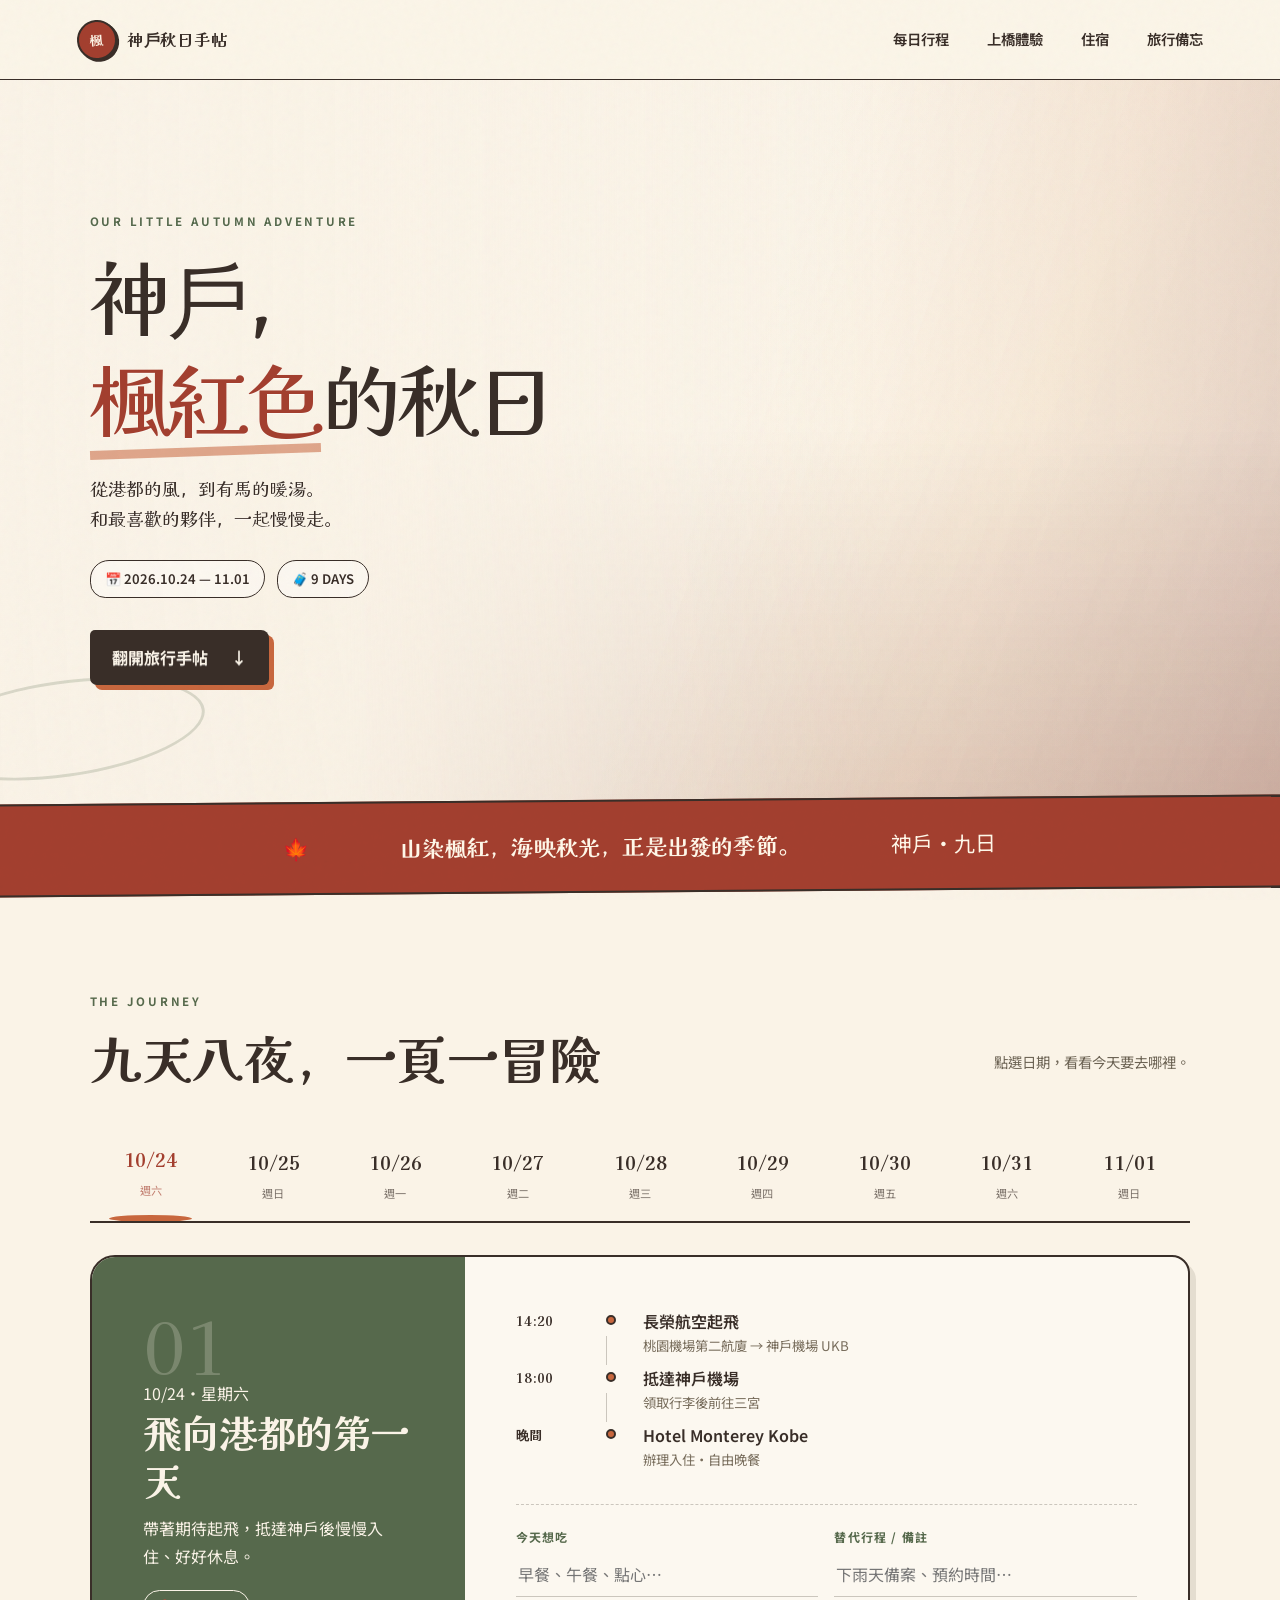
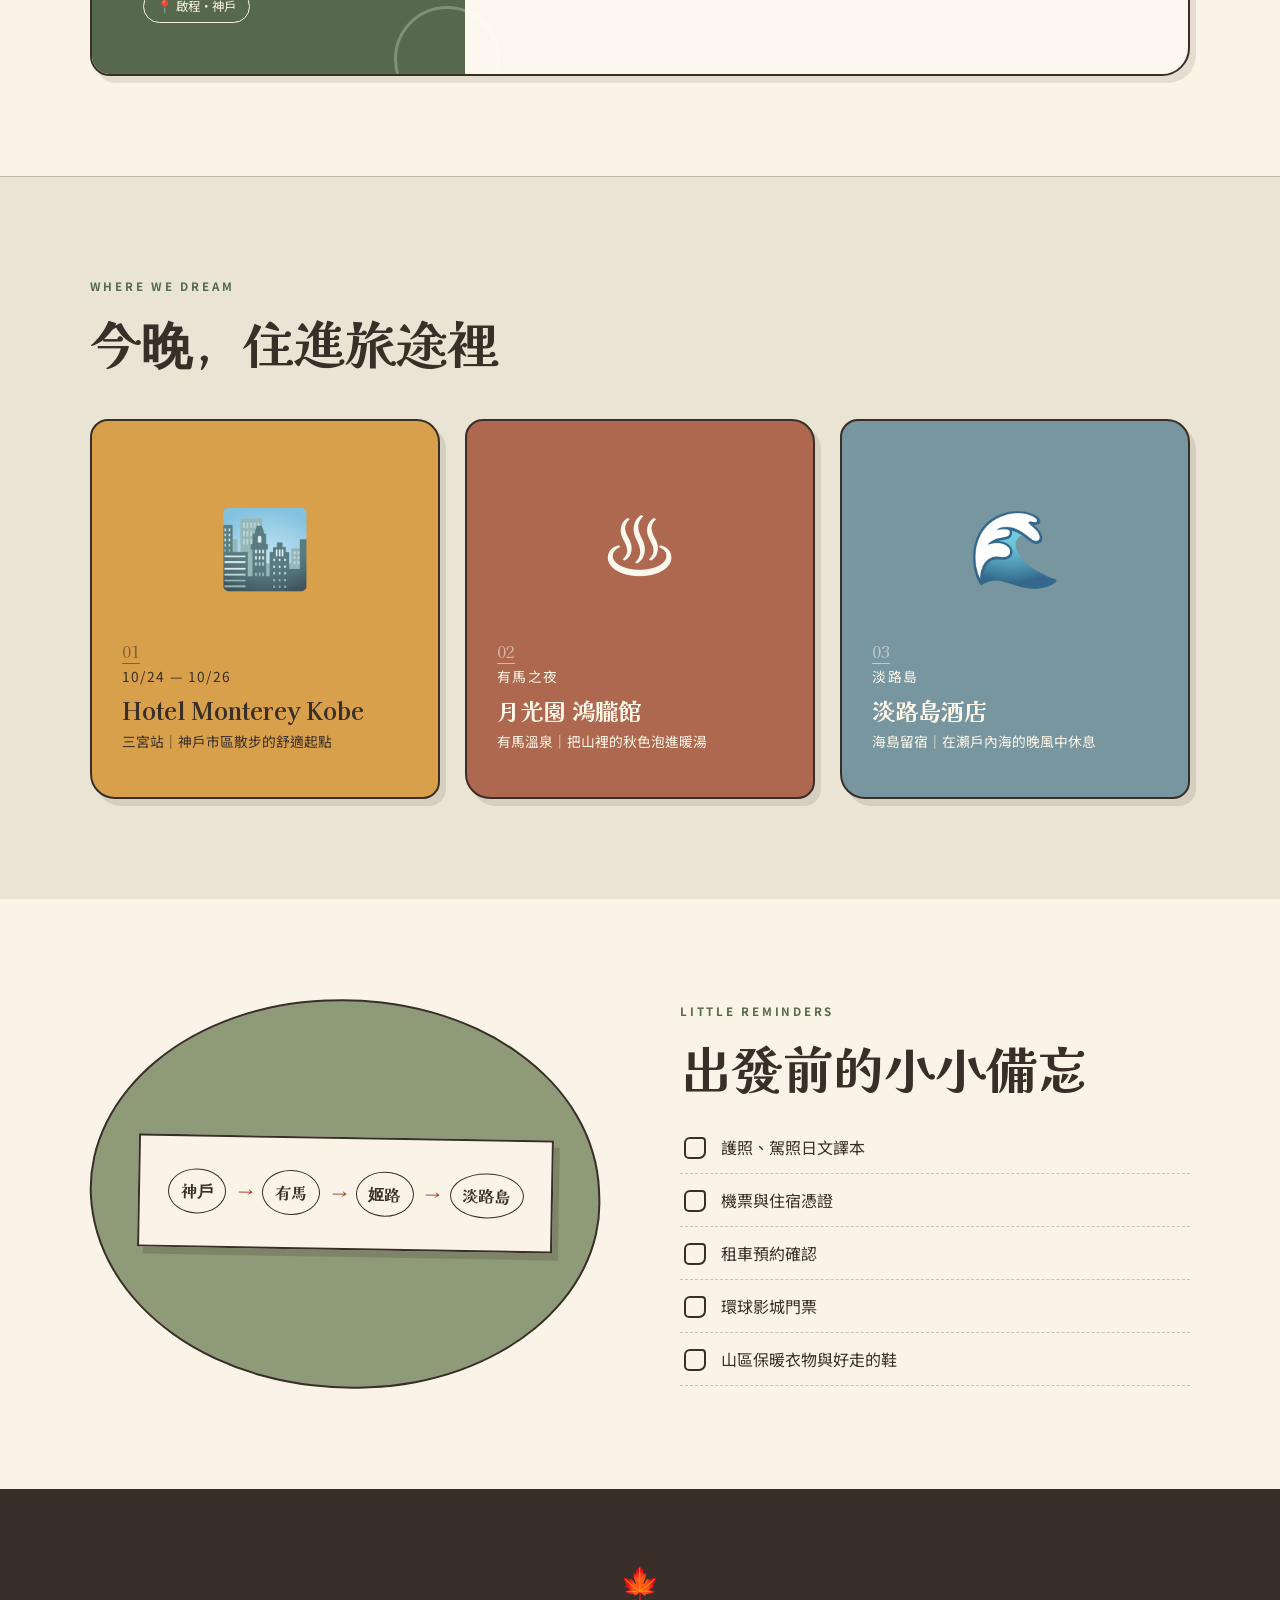
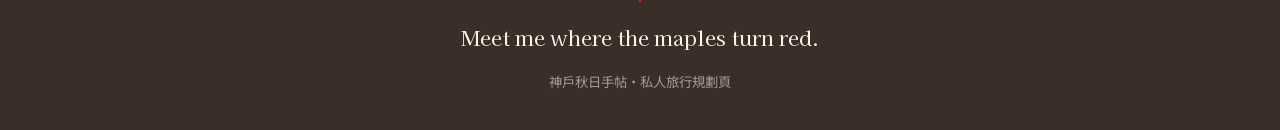
==== index.html @ 3edd2a86 "Add files via upload" ====
<!doctype html>
<html lang="zh-Hant">
<head>
  <meta charset="UTF-8" />
  <meta name="viewport" content="width=device-width, initial-scale=1.0" />
  <meta name="theme-color" content="#a33f2f" />
  <title>神戶・楓紅色的秋日旅行</title>
  <link rel="preconnect" href="https://fonts.googleapis.com">
  <link rel="preconnect" href="https://fonts.gstatic.com" crossorigin>
  <link href="https://fonts.googleapis.com/css2?family=Kaisei+Decol:wght@400;500;700&family=Noto+Sans+TC:wght@400;500;600;700&display=swap" rel="stylesheet">
  <link rel="stylesheet" href="styles.css" />
</head>
<body>
  <div class="paper-noise" aria-hidden="true"></div>

  <header class="site-header">
    <a class="brand" href="#top" aria-label="回到頂端">
      <span class="brand-mark">楓</span>
      <span>神戶秋日手帖</span>
    </a>
    <nav aria-label="主要導覽">
      <a href="#journey">每日行程</a>
      <a href="bridge.html">上橋體驗</a>
      <a href="#stays">住宿</a>
      <a href="#notes">旅行備忘</a>
    </nav>
    <button class="menu-button" aria-label="開啟選單" aria-expanded="false">☰</button>
  </header>

  <main id="top">
    <section class="hero hero-rendered">
      <div class="hero-copy">
        <p class="eyebrow">OUR LITTLE AUTUMN ADVENTURE</p>
        <h1>神戶，<br><em>楓紅色</em>的秋日</h1>
        <p class="hero-subtitle">從港都的風，到有馬的暖湯。<br>和最喜歡的夥伴，一起慢慢走。</p>
        <div class="trip-meta">
          <span>📅 2026.10.24 — 11.01</span>
          <span>🧳 9 DAYS</span>
        </div>
        <a href="#journey" class="primary-button">翻開旅行手帖 <span>↓</span></a>
      </div>

      <div class="hero-art maple-theme" aria-hidden="true">
        <span class="scribble-note note-one">KOBE AUTUMN</span>
        <span class="scribble-note note-two">海風染上楓紅</span>
        <span class="maple-leaf leaf-a">🍁</span>
        <span class="maple-leaf leaf-b">🍂</span>
        <span class="maple-leaf leaf-c">🍁</span>
        <svg class="hero-illustration" viewBox="0 0 690 590" role="img" aria-hidden="true">
          <defs>
            <filter id="wobble"><feTurbulence type="fractalNoise" baseFrequency="0.015" numOctaves="2" seed="4" result="noise"/><feDisplacementMap in="SourceGraphic" in2="noise" scale="2"/></filter>
            <linearGradient id="autumnHill" x1="0" y1="0" x2="1" y2="1"><stop stop-color="#c7b56b"/><stop offset="1" stop-color="#8ea36e"/></linearGradient>
            <linearGradient id="bearGold" x1="0" y1="0" x2=".8" y2="1"><stop stop-color="#f3c862"/><stop offset="1" stop-color="#d89c35"/></linearGradient>
          </defs>
          <g class="clouds" fill="#fffdf4" stroke="#453d2d" stroke-width="3">
            <path d="M35 152c16-27 43-29 59-9 10-27 48-25 57 5 30-6 44 30 20 45H37c-23-8-22-33-2-41Z"/>
            <path d="M474 79c15-25 43-22 54 0 18-18 49-5 45 21 23 2 29 31 8 40H467c-23-13-17-46 7-61Z"/>
          </g>
          <g class="landscape" fill="none" stroke="#453d2d" stroke-linecap="round" stroke-linejoin="round">
            <path d="M23 381c85-68 155-77 239-35 95 47 191 31 375-75" stroke="url(#autumnHill)" stroke-width="22" opacity=".72"/>
            <path d="M18 430c122-58 234-40 333 1 95 40 180 29 309-30" stroke="#a6b68b" stroke-width="38" opacity=".72"/>
            <!-- Akashi Kaikyo Bridge -->
            <path d="M20 365h222m-195 0v-73m151 73v-73M47 307c42 42 108 42 151 0M47 292v-18m151 18v-18" stroke="#5f7780" stroke-width="3" opacity=".82"/>
            <path d="M30 334h200" stroke="#5f7780" stroke-width="2" opacity=".7"/>
            <!-- Kobe Port Tower -->
            <path d="M505 227h33l-7 42 14 111h-48l15-111Z" fill="#c85943" stroke-width="4"/>
            <path d="M508 250h27m-31 36h36m-40 27h43m-46 31h49M513 269l20 111m0-111-20 111" stroke-width="2.3"/>
            <path d="M501 227h41l-8-17h-25Z" fill="#c85943" stroke-width="3"/>
            <!-- Ferris wheel -->
            <circle cx="596" cy="318" r="51" stroke="#567c7b" stroke-width="4"/>
            <circle cx="596" cy="318" r="6" fill="#efbf3d" stroke-width="3"/>
            <path d="M596 267v102m-51-51h102m-87-36 72 72m0-72-72 72" stroke="#567c7b" stroke-width="2"/>
            <g fill="#efbf3d" stroke-width="2"><circle cx="596" cy="265" r="6"/><circle cx="649" cy="318" r="6"/><circle cx="596" cy="371" r="6"/><circle cx="543" cy="318" r="6"/></g>
            <path d="M548 380h97" stroke-width="4"/>
          </g>
          <!-- classic Pooh silhouette: small ears, projecting muzzle, short red shirt and round belly -->
          <g class="bear bear-new" filter="url(#wobble)" stroke="#493820" stroke-width="3.5" stroke-linecap="round" stroke-linejoin="round">
            <!-- small ears tucked high on the head -->
            <path d="M294 190c-17-7-35 3-37 21-2 15 9 27 24 28" fill="#e9b343"/>
            <path d="M398 190c17-8 36 2 38 20 2 15-9 27-24 29" fill="#e9b343"/>
            <path d="M270 221c2-48 39-77 79-78 45-1 83 31 85 78 2 49-31 89-82 91-51 2-84-36-82-91Z" fill="#edb744"/>
            <!-- soft forehead and cheek wash -->
            <path d="M285 214c10-38 39-57 69-57 34 0 62 23 68 58 6 36-13 60-38 73-50 26-108-17-99-74Z" fill="#f2c45d" opacity=".46" stroke="none"/>
            <!-- Pooh's projecting muzzle, wider below the nose -->
            <path d="M312 248c6-22 26-31 43-29 25 2 43 21 39 44-3 22-21 36-43 35-26-1-45-23-39-50Z" fill="#f4ca67" stroke-width="2.4"/>
            <ellipse cx="350" cy="248" rx="12" ry="8.5" fill="#493820" stroke="none"/>
            <path d="M350 257c0 12-7 20-18 22m18-22c1 12 8 19 20 20" fill="none" stroke-width="2.7"/>
            <ellipse cx="322" cy="219" rx="4.8" ry="7.5" fill="#493820" stroke="none"/>
            <ellipse cx="379" cy="218" rx="4.8" ry="7.5" fill="#493820" stroke="none"/>
            <path d="M307 197c8-7 17-8 25-5m37 0c8-4 17-2 24 5" fill="none" stroke-width="2.4"/>
            <!-- plump pear-shaped body -->
            <path d="M288 303c24-12 100-15 126 1 26 16 42 61 40 105-2 50-34 84-99 85-64 1-101-32-101-83 0-45 11-94 34-108Z" fill="#eab040"/>
            <path d="M270 379c-2 69 30 101 85 103 56 2 85-30 88-99-18 24-50 36-87 36-36 0-68-13-86-40Z" fill="#efbd53" opacity=".72" stroke="none"/>
            <!-- iconic very short red shirt, belly left uncovered -->
            <path d="M283 300c29-15 103-15 134 2 14 8 23 27 28 49-48 18-132 19-179-1 4-22 8-42 17-50Z" fill="#c74836"/>
            <path d="M267 349c44 20 133 20 178 2" fill="none" stroke="#8f3329" stroke-width="2.4"/>
            <!-- relaxed left paw -->
            <path d="M278 308c-25 3-45 25-49 57-4 30 4 51 18 49 15-2 19-31 22-53 5-18 13-31 23-40" fill="#eab040"/>
            <!-- raised waving paw -->
            <path d="M416 306c21-24 34-50 38-82 2-17 7-27 18-26 12 1 15 14 14 31 0 13-4 29-9 43 10-8 22-9 28-1 9 12-7 34-21 47-15 15-33 28-50 39" fill="#eab040"/>
            <path d="M457 225c8 3 19 3 27-2m-9 51c4 4 8 9 9 14" fill="none" stroke-width="2.3"/>
            <!-- characteristic splayed feet -->
            <path d="M304 454c-27 10-54 32-50 51 5 23 48 11 81-18 8-7 12-17 9-29" fill="#eab040"/>
            <path d="M402 453c29 9 56 30 53 50-4 24-49 12-83-16-8-7-13-17-10-29" fill="#eab040"/>
            <path d="M309 474c20 13 67 13 88 0" fill="none" stroke="#cd8d2c" stroke-width="2"/>
          </g>
          <g class="honey" stroke="#453d2d" stroke-width="3" stroke-linecap="round">
            <path d="M113 443h73l-9 66c-2 15-51 15-54 0Z" fill="#d9992d"/>
            <path d="M107 443c0-14 85-14 85 0s-85 14-85 0Z" fill="#f3c94e"/>
            <path d="M127 462c14 7 33 7 47 0" fill="none" opacity=".5"/>
            <text x="123" y="492" font-size="17" fill="#453d2d" stroke="none" font-family="serif">HUNNY</text>
          </g>
          <g fill="#f2c94c" stroke="#453d2d" stroke-width="2">
            <path d="M93 248l6 13 14 2-10 10 2 15-12-7-13 7 3-15-11-10 15-2Z"/>
            <path d="M610 196l4 9 10 1-8 7 2 10-9-5-9 5 2-10-7-7 10-1Z"/>
          </g>
          <g class="svg-leaves" fill="#c65a3c" stroke="#493c2a" stroke-width="2">
            <path d="M79 208c20 1 26-11 30-27 7 12 14 15 27 12-4 14-10 22-24 25l5 18-7 2-5-18c-12 7-20 3-26-12Z"/>
            <path d="M615 187c13-1 19-9 21-21 6 9 12 11 22 8-2 11-8 17-18 20l4 13-6 2-4-13c-9 5-15 2-19-9Z" fill="#d88f36"/>
            <path d="M565 464c15 0 21-9 24-22 6 10 12 13 23 10-3 12-9 18-20 21l4 15-6 2-4-15c-10 5-16 2-21-11Z" fill="#b24c3b"/>
          </g>
          <g class="autumn-branch" stroke="#493820" stroke-linecap="round" stroke-linejoin="round">
            <path d="M652 40c-75 69-139 125-222 190-68 53-135 93-225 122" fill="none" stroke-width="9" opacity=".9"/>
            <path d="M557 126c-12-44-3-70 17-91M514 162c-43-4-70-20-87-44M463 204c-8-40 2-67 25-88M393 251c-42-1-70-14-94-38M322 298c-7-31-1-55 16-76" fill="none" stroke-width="5"/>
            <g fill="#a43f31" stroke-width="2.5">
              <path d="M571 42c13 21 31 24 51 18-7 18-4 31 10 45-20-2-32 5-40 23-9-18-21-25-41-21 13-16 15-30 7-48Z"/>
              <path d="M420 91c10 18 24 22 43 18-7 16-4 28 9 39-17-1-29 5-36 21-8-16-18-23-36-20 11-14 13-27 6-42Z" fill="#c75b38"/>
              <path d="M479 111c11 19 27 23 46 18-7 17-4 30 10 42-19-1-31 6-39 22-8-17-20-23-39-20 12-15 14-28 7-45Z" fill="#d98434"/>
              <path d="M485 172c10 18 25 21 43 17-7 16-4 28 9 40-18-1-29 5-37 21-8-16-18-22-36-19 11-14 13-27 6-42Z"/>
              <path d="M294 185c10 17 24 20 41 16-6 15-3 27 9 38-17-1-28 5-35 20-7-15-18-21-34-18 10-14 12-26 5-40Z" fill="#d98434"/>
              <path d="M337 220c12 20 29 24 49 19-8 18-4 32 10 45-20-2-33 6-41 23-9-18-21-25-41-21 12-16 14-30 7-47Z" fill="#b94f39"/>
              <path d="M205 319c9 15 22 18 38 15-6 14-3 25 8 35-16-1-26 5-33 18-7-14-16-19-32-17 10-12 11-23 5-37Z" fill="#c75b38"/>
            </g>
          </g>
          <path d="M35 527c118 17 227 13 323 5 110-9 204-10 298 5" fill="none" stroke="#453d2d" stroke-width="4" stroke-linecap="round"/>
        </svg>
      </div>
    </section>

    <section class="quote-strip" aria-label="旅行小語">
      <span class="bee">🍁</span>
      <p>山染楓紅，海映秋光，正是出發的季節。</p>
      <span class="bee">神戶・九日</span>
    </section>

    <section class="journey section" id="journey">
      <div class="section-heading">
        <div>
          <p class="eyebrow">THE JOURNEY</p>
          <h2>九天八夜，一頁一冒險</h2>
        </div>
        <p>點選日期，看看今天要去哪裡。</p>
      </div>

      <div class="date-tabs" role="tablist" aria-label="選擇日期"></div>
      <article class="day-card" id="day-card" aria-live="polite"></article>
    </section>

    <section class="stays section" id="stays">
      <div class="section-heading">
        <div>
          <p class="eyebrow">WHERE WE DREAM</p>
          <h2>今晚，住進旅途裡</h2>
        </div>
      </div>
      <div class="stay-grid">
        <article class="stay-card stay-kobe">
          <div class="stay-doodle">🏙️</div>
          <div><span class="stay-number">01</span><p class="stay-dates">10/24 — 10/26</p><h3>Hotel Monterey Kobe</h3><p>三宮站｜神戶市區散步的舒適起點</p></div>
        </article>
        <article class="stay-card stay-arima">
          <div class="stay-doodle">♨️</div>
          <div><span class="stay-number">02</span><p class="stay-dates">有馬之夜</p><h3>月光園 鴻朧館</h3><p>有馬溫泉｜把山裡的秋色泡進暖湯</p></div>
        </article>
        <article class="stay-card stay-awaji">
          <div class="stay-doodle">🌊</div>
          <div><span class="stay-number">03</span><p class="stay-dates">淡路島</p><h3>淡路島酒店</h3><p>海島留宿｜在瀨戶內海的晚風中休息</p></div>
        </article>
      </div>
    </section>

    <section class="notes section" id="notes">
      <div class="notes-illustration" aria-hidden="true">
        <div class="map-paper"><span>神戶</span><i>→</i><span>有馬</span><i>→</i><span>姬路</span><i>→</i><span>淡路島</span></div>
      </div>
      <div class="notes-copy">
        <p class="eyebrow">LITTLE REMINDERS</p>
        <h2>出發前的小小備忘</h2>
        <div class="checklist">
          <label><input type="checkbox" data-check="passport"><span>護照、駕照日文譯本</span></label>
          <label><input type="checkbox" data-check="tickets"><span>機票與住宿憑證</span></label>
          <label><input type="checkbox" data-check="rental"><span>租車預約確認</span></label>
          <label><input type="checkbox" data-check="usj"><span>環球影城門票</span></label>
          <label><input type="checkbox" data-check="clothes"><span>山區保暖衣物與好走的鞋</span></label>
        </div>
      </div>
    </section>
  </main>

  <footer>
    <div class="footer-bee">🍁</div>
    <p>Meet me where the maples turn red.</p>
    <small>神戶秋日手帖・私人旅行規劃頁</small>
  </footer>

  <script src="app.js"></script>
</body>
</html>
---- styles.css ----
:root {
  --ink: #392e28;
  --paper: #faf3e7;
  --cream: #f2e5d3;
  --honey: #c8673e;
  --honey-dark: #923a2f;
  --red: #a33f2f;
  --green: #56694c;
  --sage: #8f9b78;
  --blue: #657f84;
  --line: rgba(64, 56, 43, .26);
  --shadow: 6px 7px 0 rgba(64, 56, 43, .12);
}

* { box-sizing: border-box; }
html { scroll-behavior: smooth; }
body {
  margin: 0;
  color: var(--ink);
  background: var(--paper);
  font-family: "Noto Sans TC", sans-serif;
  line-height: 1.7;
  overflow-x: hidden;
}
.paper-noise { position: fixed; inset: 0; pointer-events: none; z-index: 20; opacity: .16; background-image: url("data:image/svg+xml,%3Csvg viewBox='0 0 180 180' xmlns='http://www.w3.org/2000/svg'%3E%3Cfilter id='n'%3E%3CfeTurbulence type='fractalNoise' baseFrequency='.8' numOctaves='4' stitchTiles='stitch'/%3E%3C/filter%3E%3Crect width='100%25' height='100%25' filter='url(%23n)' opacity='.2'/%3E%3C/svg%3E"); mix-blend-mode: multiply; }
a { color: inherit; }
button, input, textarea { font: inherit; }
.site-header { height: 80px; padding: 0 clamp(24px, 6vw, 96px); display: flex; align-items: center; justify-content: space-between; border-bottom: 1.5px solid var(--ink); position: relative; z-index: 10; background: rgba(251,246,232,.9); backdrop-filter: blur(8px); }
.brand { display: flex; gap: 10px; align-items: center; font-family: "Kaisei Decol", serif; font-weight: 700; text-decoration: none; letter-spacing: .05em; }
.brand-mark { width: 40px; height: 40px; display: grid; place-items: center; background: var(--red); color: #fff8e9; border: 2px solid var(--ink); border-radius: 50%; transform: rotate(-5deg); box-shadow: 2px 2px 0 var(--ink); font-size: .85rem; }
nav { display: flex; gap: 38px; }
nav a { text-decoration: none; font-weight: 600; font-size: .9rem; position: relative; }
nav a::after { content: ""; height: 5px; position: absolute; left: 0; right: 100%; bottom: -7px; background: var(--honey); transition: .25s; border-radius: 50%; }
nav a:hover::after { right: 0; }
.menu-button { display: none; background: none; border: 0; font-size: 1.5rem; color: var(--ink); }
.hero { min-height: 670px; padding: 72px clamp(24px, 7vw, 110px) 55px; display: grid; grid-template-columns: .9fr 1.1fr; align-items: center; gap: 40px; background: radial-gradient(circle at 82% 24%, rgba(200,103,62,.2), transparent 28%), linear-gradient(112deg, transparent 68%, rgba(163,63,47,.09)); position: relative; }
.hero-rendered {
  min-height: 720px;
  background-image:
    linear-gradient(90deg, rgba(250,243,231,.99) 0%, rgba(250,243,231,.94) 27%, rgba(250,243,231,.66) 43%, rgba(250,243,231,.12) 68%, rgba(125,45,31,.08) 100%),
    linear-gradient(180deg, rgba(255,250,240,.08) 48%, rgba(118,49,32,.2) 100%),
    url("assets/kobe-maple-hero.png");
  background-size: cover;
  background-position: center center;
  background-repeat: no-repeat;
  isolation: isolate;
}
.hero-rendered::after { content: ""; position: absolute; inset: 0; z-index: -1; pointer-events: none; background: linear-gradient(110deg, transparent 0 55%, rgba(255,190,115,.08) 75%, rgba(114,38,27,.12) 100%); mix-blend-mode: multiply; }
.hero-rendered .hero-copy { position: relative; z-index: 2; padding: 28px 0; text-shadow: 0 1px rgba(255,255,255,.45); }
.hero-rendered .hero-art { visibility: hidden; pointer-events: none; }
.hero::before { content: ""; position: absolute; width: 280px; height: 90px; left: -80px; bottom: 23px; border: 3px solid var(--green); border-radius: 50%; opacity: .2; transform: rotate(-8deg); }
.eyebrow { font-size: .72rem; letter-spacing: .24em; font-weight: 700; color: var(--green); margin: 0 0 13px; }
h1, h2, h3 { font-family: "Kaisei Decol", serif; margin-top: 0; line-height: 1.25; }
h1 { font-size: clamp(3.3rem, 6.4vw, 6.5rem); letter-spacing: -.06em; margin-bottom: 24px; font-weight: 500; }
h1 em { color: var(--red); font-style: normal; position: relative; }
h1 em::after { content: ""; position: absolute; height: 9px; left: 0; right: 0; bottom: 1px; background: var(--honey); opacity: .55; z-index: -1; transform: rotate(-2deg); }
.hero-subtitle { font-family: "Kaisei Decol", serif; font-size: 1.12rem; margin-bottom: 26px; }
.trip-meta { display: flex; flex-wrap: wrap; gap: 12px; margin-bottom: 32px; }
.trip-meta span { border: 1.5px solid var(--ink); padding: 7px 14px; border-radius: 20px 18px 22px 16px; font-weight: 600; font-size: .82rem; background: rgba(255,255,255,.35); }
.primary-button { display: inline-flex; align-items: center; gap: 23px; padding: 14px 22px; background: var(--ink); color: var(--paper); text-decoration: none; font-weight: 600; border-radius: 5px 8px 6px 7px; box-shadow: 5px 5px 0 var(--honey); transition: transform .2s, box-shadow .2s; }
.primary-button:hover { transform: translate(3px, 3px); box-shadow: 2px 2px 0 var(--honey); }
.hero-art { position: relative; min-height: 540px; display: grid; place-items: center; }
.hero-illustration { width: min(100%, 680px); overflow: visible; filter: drop-shadow(0 15px 9px rgba(64,56,43,.08)); }
.maple-theme::before { content: ""; position: absolute; width: 390px; height: 390px; border-radius: 50%; right: 8%; top: 12%; background: rgba(214,139,71,.13); border: 1px solid rgba(163,63,47,.2); }
.maple-theme .bear, .maple-theme .honey { display: none; }
.autumn-branch { transform-origin: 90% 10%; animation: branchSway 7s ease-in-out infinite; }
.bear { transform-origin: center bottom; animation: breathe 4s ease-in-out infinite; }
.pig-friend { transform-origin: center bottom; animation: sway 4.6s ease-in-out infinite; }
.honey { animation: bob 3.3s ease-in-out infinite; }
.scribble-note { position: absolute; z-index: 2; font-family: "Kaisei Decol", serif; font-weight: 700; transform: rotate(-8deg); }
.note-one { right: 7%; top: 5%; color: var(--red); font-size: 1.3rem; }
.note-two { left: 3%; top: 30%; font-size: .8rem; border-bottom: 2px solid var(--ink); }
.maple-leaf { position: absolute; z-index: 3; filter: saturate(.72); pointer-events: none; }
.leaf-a { font-size: 1.8rem; left: 11%; top: 12%; animation: leafDrift 7s ease-in-out infinite; }
.leaf-b { font-size: 1.3rem; right: 2%; top: 39%; animation: leafDrift 8.4s ease-in-out -2s infinite reverse; }
.leaf-c { font-size: 1.05rem; left: 8%; bottom: 13%; animation: leafDrift 6.5s ease-in-out -4s infinite; }
@keyframes breathe { 50% { transform: scale(1.012) translateY(-3px); } }
@keyframes sway { 50% { transform: rotate(-1.5deg) translateY(-2px); } }
@keyframes bob { 50% { transform: translateY(-6px); } }
@keyframes leafDrift { 0%, 100% { transform: translate(0, 0) rotate(-12deg); } 50% { transform: translate(15px, 18px) rotate(18deg); } }
@keyframes branchSway { 0%, 100% { transform: rotate(0); } 50% { transform: rotate(1.2deg); } }
.quote-strip { min-height: 92px; background: var(--red); color: #fff8e9; border-top: 2px solid var(--ink); border-bottom: 2px solid var(--ink); display: flex; align-items: center; justify-content: center; gap: clamp(25px, 7vw, 100px); padding: 20px; transform: rotate(-.45deg) scale(1.01); }
.quote-strip p { margin: 0; font-family: "Kaisei Decol", serif; font-size: clamp(1rem, 2vw, 1.35rem); font-weight: 700; }
.bee { font-size: 1.3rem; }
.section { padding: 100px clamp(24px, 7vw, 110px); }
.section-heading { display: flex; align-items: end; justify-content: space-between; gap: 30px; margin-bottom: 45px; }
.section-heading h2, .notes h2 { font-size: clamp(2rem, 4vw, 3.5rem); margin-bottom: 0; }
.section-heading > p { color: #6c6354; font-size: .9rem; }
.date-tabs { display: grid; grid-template-columns: repeat(9, 1fr); margin-bottom: 32px; border-bottom: 2px solid var(--ink); overflow-x: auto; scrollbar-width: thin; }
.date-tab { min-width: 82px; background: transparent; border: 0; color: var(--ink); padding: 13px 7px 16px; cursor: pointer; position: relative; transition: .2s; }
.date-tab span { display: block; font-family: "Kaisei Decol", serif; font-size: 1.15rem; font-weight: 700; }
.date-tab small { font-size: .7rem; opacity: .65; }
.date-tab::after { content: ""; position: absolute; height: 7px; left: 16%; right: 16%; bottom: -4px; border-radius: 60%; }
.date-tab.active { color: var(--red); transform: translateY(-3px); }
.date-tab.active::after { background: var(--honey); }
.day-card { min-height: 410px; border: 2px solid var(--ink); border-radius: 25px 18px 28px 20px; background: rgba(255,255,255,.35); box-shadow: var(--shadow); display: grid; grid-template-columns: 34% 66%; overflow: hidden; animation: inkIn .35s ease; }
@keyframes inkIn { from { opacity: .2; transform: translateY(6px) rotate(.1deg); } }
.day-summary { padding: clamp(28px, 4vw, 55px); color: var(--paper); background: var(--green); position: relative; display: flex; flex-direction: column; justify-content: space-between; }
.day-summary::after { content: ""; position: absolute; width: 100px; height: 100px; border: 3px solid rgba(255,255,255,.25); border-radius: 50%; right: -35px; bottom: -38px; }
.day-index { font-family: "Kaisei Decol", serif; font-size: 4.5rem; opacity: .22; line-height: 1; }
.day-summary h3 { font-size: clamp(1.8rem, 3vw, 2.7rem); margin-bottom: 12px; }
.day-summary p { margin: 0; }
.region-tag { display: inline-block; align-self: flex-start; padding: 5px 13px; border: 1px solid currentColor; border-radius: 20px; font-size: .78rem; margin-top: 20px; }
.day-detail { padding: clamp(28px, 4vw, 55px); }
.timeline { margin: 0; padding: 0; list-style: none; }
.timeline li { display: grid; grid-template-columns: 78px 25px 1fr; gap: 12px; min-height: 57px; position: relative; }
.timeline li:not(:last-child)::after { content: ""; position: absolute; width: 1.5px; background: var(--line); left: 90px; top: 28px; bottom: 0; }
.timeline time { font-family: "Kaisei Decol", serif; font-weight: 700; font-size: .82rem; padding-top: 2px; }
.timeline i { width: 10px; height: 10px; border: 2px solid var(--ink); border-radius: 50%; margin-top: 7px; background: var(--honey); z-index: 1; }
.timeline span { font-weight: 600; }
.timeline small { display: block; font-weight: 400; color: #786d5c; }
.day-tools { display: grid; grid-template-columns: 1fr 1fr; gap: 16px; margin-top: 25px; padding-top: 22px; border-top: 1px dashed var(--line); }
.bridge-day-link { margin-top: 22px; padding: 15px 18px; display: grid; grid-template-columns: auto 1fr auto; gap: 14px; align-items: center; color: #fff8e9; background: var(--red); border: 1.5px solid var(--ink); border-radius: 8px 12px 7px 10px; text-decoration: none; box-shadow: 3px 4px 0 rgba(57,46,40,.18); transition: transform .2s; }
.bridge-day-link:hover { transform: translateY(-2px); }.bridge-day-link span { font-size: .65rem; letter-spacing: .14em; opacity: .72; }.bridge-day-link strong { font-size: .9rem; }.bridge-day-link b { font-size: 1.25rem; }
.note-field label { font-size: .75rem; color: var(--green); font-weight: 700; letter-spacing: .1em; display: block; margin-bottom: 5px; }
.note-field input { width: 100%; border: 0; border-bottom: 1.5px solid var(--line); background: transparent; padding: 8px 2px; outline: none; color: var(--ink); }
.note-field input:focus { border-color: var(--honey-dark); }
.stays { background: #e9e4d4; border-top: 1px solid var(--line); }
.stay-grid { display: grid; grid-template-columns: repeat(3, 1fr); gap: 25px; }
.stay-card { min-height: 380px; padding: 30px; border: 2px solid var(--ink); border-radius: 18px 23px 17px 25px; display: flex; flex-direction: column; justify-content: space-between; box-shadow: var(--shadow); transition: transform .25s; }
.stay-card:hover { transform: translateY(-7px) rotate(-.3deg); }
.stay-kobe { background: #d8a04a; }.stay-arima { background: #ad684f; color: #fff8e9; }.stay-awaji { background: #7896a0; color: #fff8e9; }
.stay-doodle { font-size: 4.7rem; text-align: center; padding: 28px; filter: grayscale(.35); }
.stay-number { font-family: "Kaisei Decol", serif; opacity: .55; border-bottom: 1px solid currentColor; }
.stay-dates { font-size: .74rem; letter-spacing: .1em; margin-bottom: 7px; }
.stay-card h3 { font-size: 1.45rem; margin-bottom: 5px; }
.stay-card p { margin-top: 0; font-size: .86rem; }
.notes { display: grid; grid-template-columns: 1fr 1fr; gap: 80px; align-items: center; }
.notes-illustration { min-height: 390px; display: grid; place-items: center; background: var(--sage); border: 2px solid var(--ink); border-radius: 48% 52% 47% 53%; transform: rotate(-2deg); }
.map-paper { background: var(--paper); border: 2px solid var(--ink); padding: 32px 25px; width: 82%; box-shadow: 6px 7px 0 rgba(64,56,43,.22); display: flex; flex-wrap: wrap; gap: 10px; align-items: center; justify-content: center; font-family: "Kaisei Decol", serif; font-weight: 700; transform: rotate(3deg); }
.map-paper span { border: 1.5px solid var(--ink); padding: 8px 12px; border-radius: 50%; }.map-paper i { color: var(--red); }
.checklist { margin-top: 35px; display: grid; gap: 13px; }
.checklist label { display: flex; align-items: center; gap: 12px; cursor: pointer; padding-bottom: 11px; border-bottom: 1px dashed var(--line); }
.checklist input { appearance: none; width: 22px; height: 22px; border: 2px solid var(--ink); border-radius: 6px 4px 7px 5px; display: grid; place-content: center; cursor: pointer; }
.checklist input:checked { background: var(--honey); }.checklist input:checked::after { content: "✓"; font-weight: 900; }
.checklist input:checked + span { text-decoration: line-through; opacity: .55; }
footer { text-align: center; color: var(--paper); background: var(--ink); padding: 65px 20px 35px; }
.footer-bee { font-size: 2rem; animation: bob 3s infinite; } footer p { font-family: "Kaisei Decol", serif; font-size: 1.3rem; margin: 12px 0; } footer small { opacity: .55; }
@media (max-width: 900px) {
  .hero { grid-template-columns: 1fr; padding-top: 55px; text-align: center; }
  .hero-rendered { min-height: 770px; grid-template-columns: 1fr; background-position: 62% center; background-image: linear-gradient(180deg, rgba(250,243,231,.97) 0%, rgba(250,243,231,.88) 48%, rgba(250,243,231,.2) 76%, rgba(111,41,29,.18) 100%), url("assets/kobe-maple-hero.png"); }
  .hero-rendered .hero-art { display: none; }
  .hero-copy { display: flex; align-items: center; flex-direction: column; }.hero-art { min-height: 450px; }.hero-illustration { max-height: 520px; }
  .day-card { grid-template-columns: 1fr; }.day-summary { min-height: 235px; }.stay-grid { grid-template-columns: 1fr; }.stay-card { min-height: 260px; display: grid; grid-template-columns: 35% 65%; align-items: center; }.notes { grid-template-columns: 1fr; gap: 55px; }
}
@media (max-width: 640px) {
  .site-header { height: 67px; }.site-header nav { position: absolute; top: 66px; left: 0; right: 0; background: var(--paper); padding: 24px; flex-direction: column; gap: 18px; border-bottom: 2px solid var(--ink); display: none; }.site-header nav.open { display: flex; }.menu-button { display: block; }
  .hero { padding-top: 45px; min-height: auto; gap: 10px; }.hero-rendered { min-height: 720px; padding-bottom: 170px; background-position: 68% center; }.hero-art { min-height: 365px; } h1 { font-size: 3.4rem; }.note-one { right: 2%; }.quote-strip { gap: 2px; flex-direction: column; text-align: center; padding: 14px 20px; }.quote-strip .bee { font-size: .78rem; }.quote-strip .bee:first-child { display: none; }.section { padding: 75px 20px; }.section-heading { align-items: start; flex-direction: column; }.section-heading > p { margin: -18px 0 0; }.date-tabs { margin-right: -20px; }.day-tools { grid-template-columns: 1fr; }.stay-card { display: flex; min-height: 310px; }.stay-doodle { padding: 8px; }.notes-illustration { min-height: 300px; }.timeline li { grid-template-columns: 60px 20px 1fr; }.timeline li:not(:last-child)::after { left: 70px; }
}
@media (prefers-reduced-motion: reduce) { *, *::before, *::after { animation: none !important; scroll-behavior: auto !important; } }

/* Bridge World page */
.bridge-page { --bridge: #28434c; --bridge-light: #8aa0a1; background: #f7f0e3; }
.bridge-header { background: rgba(247,240,227,.92); }
.bridge-header nav .current::after { right: 0; background: var(--red); }
.back-home { display: none; text-decoration: none; font-size: .82rem; font-weight: 700; }
.bridge-hero { min-height: 710px; padding: 95px clamp(24px, 8vw, 125px) 160px; position: relative; overflow: hidden; color: #fffaf0; display: grid; grid-template-columns: minmax(0, 1fr) 330px; align-items: center; gap: 70px; background-image: linear-gradient(90deg, rgba(25,48,57,.96) 0%, rgba(35,66,75,.84) 45%, rgba(44,65,68,.32) 100%), linear-gradient(180deg, rgba(26,42,47,.05) 50%, rgba(25,43,49,.88) 100%), url("assets/kobe-maple-hero.png"); background-size: cover; background-position: center; }
.bridge-hero::before { content: ""; position: absolute; width: 570px; height: 570px; border: 1px solid rgba(255,255,255,.18); border-radius: 50%; right: -90px; top: -210px; box-shadow: 0 0 0 70px rgba(255,255,255,.025), 0 0 0 140px rgba(255,255,255,.02); }
.bridge-hero-copy { max-width: 680px; position: relative; z-index: 2; }
.bridge-hero .eyebrow { color: #d9a463; }.bridge-date { display: inline-block; margin: 8px 0 20px; padding: 5px 12px; border: 1px solid rgba(255,255,255,.42); border-radius: 20px; font-size: .72rem; letter-spacing: .12em; }
.bridge-hero h1 { font-size: clamp(3.7rem, 7vw, 7rem); margin-bottom: 22px; }.bridge-hero h1 em { color: #eab36d; }.bridge-hero h1 em::after { background: var(--red); opacity: .7; }
.bridge-hero-copy > p:not(.eyebrow) { max-width: 590px; font-family: "Kaisei Decol", serif; font-size: 1.08rem; color: rgba(255,250,240,.86); margin-bottom: 32px; }
.bridge-hero .primary-button { background: #f9f1e4; color: var(--bridge); box-shadow: 5px 5px 0 var(--red); }
.reservation-ticket { position: relative; z-index: 2; padding: 30px 28px 28px; color: var(--ink); background: rgba(250,243,231,.94); border: 2px solid var(--ink); border-radius: 8px 13px 7px 11px; box-shadow: 9px 10px 0 rgba(22,38,43,.32); transform: rotate(1.5deg); }
.reservation-ticket::before, .reservation-ticket::after { content: ""; position: absolute; width: 22px; height: 22px; border-radius: 50%; background: #38555c; top: 55%; }.reservation-ticket::before { left: -13px; }.reservation-ticket::after { right: -13px; }
.ticket-label { display: inline-block; padding: 4px 10px; background: var(--red); color: #fff; font-size: .65rem; letter-spacing: .15em; transform: rotate(-3deg); }.reservation-ticket > p { font-size: .75rem; letter-spacing: .16em; margin: 26px 0 0; color: #73675a; }.reservation-ticket > strong { display: block; font-family: "Kaisei Decol", serif; font-size: 4.2rem; line-height: 1.15; color: var(--bridge); }.ticket-rule { border-top: 2px dashed rgba(57,46,40,.28); margin: 18px -28px; }
.reservation-ticket dl { margin: 0; display: grid; gap: 9px; }.reservation-ticket dl div { display: flex; justify-content: space-between; gap: 15px; }.reservation-ticket dt { color: #887b6d; font-size: .75rem; }.reservation-ticket dd { margin: 0; font-weight: 700; font-size: .82rem; }
.bridge-silhouette { position: absolute; left: 0; right: 0; bottom: -4px; opacity: .35; }.bridge-silhouette svg { width: 100%; display: block; fill: none; stroke: #fff8e9; stroke-width: 4; }.bridge-silhouette .thin { stroke-width: 1.3; }
.bridge-facts { padding: 0 clamp(24px, 7vw, 110px); background: var(--red); color: #fff8e9; display: grid; grid-template-columns: repeat(4, 1fr); border-block: 2px solid var(--ink); }
.bridge-facts > div { padding: 27px clamp(14px, 2.5vw, 38px); border-right: 1px solid rgba(255,255,255,.25); }.bridge-facts > div:last-child { border-right: 0; }.bridge-facts span, .bridge-facts small { display: block; opacity: .72; font-size: .7rem; }.bridge-facts strong { display: block; font-family: "Kaisei Decol", serif; font-size: clamp(1.2rem, 2vw, 1.75rem); margin: 3px 0; }
.bridge-section { padding: 105px clamp(24px, 8vw, 125px); }.bridge-section-title { display: grid; grid-template-columns: 1fr auto; align-items: end; gap: 0 40px; margin-bottom: 55px; }.bridge-section-title .eyebrow { grid-column: 1; }.bridge-section-title h2 { grid-column: 1; font-size: clamp(2.3rem, 4vw, 4rem); margin: 0; }.bridge-section-title > p:last-child { grid-column: 2; grid-row: 1 / span 2; max-width: 330px; color: #74695c; font-size: .84rem; }
.flow-section { background: linear-gradient(180deg, #f8f2e6, #eee5d6); }.experience-flow { list-style: none; padding: 0; margin: 0; position: relative; }.experience-flow::before { content: ""; position: absolute; width: 2px; background: var(--bridge-light); top: 38px; bottom: 38px; left: calc(25% + 37px); opacity: .45; }
.experience-flow li { min-height: 145px; display: grid; grid-template-columns: 25% 74px 1fr; align-items: start; gap: 0; position: relative; }.flow-no { padding-top: 18px; font-family: "Kaisei Decol", serif; font-size: 3rem; color: rgba(40,67,76,.2); }.flow-icon { position: relative; z-index: 1; width: 58px; height: 58px; display: grid; place-items: center; margin-top: 8px; border: 2px solid var(--ink); border-radius: 50%; background: #f8f2e6; font-size: 1.35rem; box-shadow: 3px 3px 0 var(--bridge-light); }.experience-flow li > div:last-child { padding: 8px 0 30px 25px; border-bottom: 1px dashed var(--line); }.experience-flow time { color: var(--red); font-weight: 700; font-size: .76rem; letter-spacing: .08em; }.experience-flow h3 { font-size: 1.45rem; margin: 2px 0 5px; }.experience-flow p { margin: 0; color: #6f6559; font-size: .9rem; }
.prep-section { background: #f8f2e6; }.prep-grid { display: grid; grid-template-columns: repeat(3, 1fr); gap: 24px; }.prep-card { min-height: 390px; padding: 34px 30px; border: 2px solid var(--ink); border-radius: 12px 17px 10px 15px; box-shadow: var(--shadow); position: relative; }.prep-card h3 { font-size: 1.7rem; margin: 22px 0; }.prep-card ul { list-style: none; margin: 0; padding: 0; }.prep-card li { padding: 10px 0 10px 25px; border-bottom: 1px dashed rgba(57,46,40,.22); font-size: .88rem; position: relative; }.prep-card li::before { content: "✓"; position: absolute; left: 0; font-weight: 800; }.card-stamp { padding: 5px 11px; border: 1.5px solid currentColor; border-radius: 50%; font-size: .7rem; font-weight: 800; letter-spacing: .15em; }.do-card { background: #c0c7ae; }.wear-card { background: #d9a665; }.dont-card { background: #ad4b3c; color: #fff8e9; }.dont-card li { border-color: rgba(255,255,255,.25); }.dont-card li::before { content: "×"; }
.bridge-alerts { padding: 95px clamp(24px, 8vw, 125px); display: grid; grid-template-columns: .7fr 1.3fr; gap: clamp(50px, 9vw, 150px); color: #f9f2e6; background: var(--bridge); }.alert-intro { position: sticky; top: 120px; align-self: start; display: flex; gap: 22px; align-items: start; }.alert-intro > span { width: 58px; height: 58px; display: grid; place-items: center; border-radius: 50%; border: 2px solid #e5aa62; color: #e5aa62; font: 700 2rem "Kaisei Decol", serif; }.alert-intro .eyebrow { color: #d8a35e; }.alert-intro h2 { font-size: clamp(2.2rem, 4vw, 3.5rem); }.alert-list article { padding: 28px 0; display: grid; grid-template-columns: 62px 1fr; gap: 20px; border-bottom: 1px solid rgba(255,255,255,.18); }.alert-list > article > strong { font-family: "Kaisei Decol", serif; font-size: 1.8rem; color: #dba45e; }.alert-list h3 { font-size: 1.3rem; margin-bottom: 7px; }.alert-list p { margin: 0; color: rgba(255,248,233,.7); font-size: .88rem; }
.access-section { display: grid; grid-template-columns: 1fr 1fr; gap: 70px; align-items: center; background: #e9dfcd; }.access-section h2 { font-size: clamp(2.5rem, 4vw, 4.2rem); }.access-note { padding-left: 15px; border-left: 4px solid var(--red); color: #6e6255; font-size: .88rem; }.map-card { min-height: 280px; padding: 40px; display: flex; flex-direction: column; justify-content: center; border: 2px solid var(--ink); border-radius: 47% 53% 46% 54%; text-align: center; background: #8d9e91; box-shadow: var(--shadow); }.map-pin { font-size: 3rem; }.map-card p { font-family: "Kaisei Decol", serif; font-size: 1.2rem; }.map-card a { align-self: center; padding: 8px 15px; color: #fff8e9; background: var(--bridge); text-decoration: none; border-radius: 5px; font-size: .8rem; }
.official-note { padding: 35px clamp(24px, 8vw, 125px); background: #f8f2e6; border-top: 1px solid var(--line); text-align: center; }.official-note p { color: #6f6559; font-size: .8rem; }.official-note div { display: flex; justify-content: center; gap: 15px; flex-wrap: wrap; }.official-note a { color: var(--bridge); font-size: .8rem; font-weight: 700; }

@media (max-width: 900px) {
  .bridge-hero { grid-template-columns: 1fr; text-align: left; gap: 35px; padding-bottom: 130px; }.bridge-hero-copy { display: block; }.reservation-ticket { width: min(100%, 370px); }.bridge-facts { grid-template-columns: 1fr 1fr; }.bridge-facts > div:nth-child(2) { border-right: 0; }.bridge-facts > div:nth-child(-n+2) { border-bottom: 1px solid rgba(255,255,255,.25); }.prep-grid { grid-template-columns: 1fr; }.prep-card { min-height: auto; }.bridge-alerts { grid-template-columns: 1fr; }.alert-intro { position: static; }.access-section { grid-template-columns: 1fr; }
}
@media (max-width: 640px) {
  .bridge-header nav { display: none; }.bridge-header .back-home { display: block; }.bridge-hero { min-height: 760px; padding: 75px 20px 125px; background-position: 62% center; }.bridge-hero h1 { font-size: 3.65rem; }.bridge-hero-copy > p:not(.eyebrow) { font-size: .96rem; }.reservation-ticket { padding: 23px; }.reservation-ticket > strong { font-size: 3.5rem; }.ticket-rule { margin-inline: -23px; }.bridge-facts { padding: 0; }.bridge-facts > div { padding: 20px 14px; }.bridge-facts strong { font-size: 1.12rem; }.bridge-section { padding: 75px 20px; }.bridge-section-title { display: block; }.bridge-section-title > p:last-child { margin-top: 12px; }.experience-flow::before { left: 28px; }.experience-flow li { grid-template-columns: 58px 1fr; min-height: 0; }.flow-no { display: none; }.flow-icon { width: 48px; height: 48px; font-size: 1rem; }.experience-flow li > div:last-child { padding: 5px 0 34px 18px; }.bridge-alerts { padding: 75px 20px; }.alert-intro { gap: 15px; }.alert-intro > span { width: 45px; height: 45px; flex: 0 0 auto; }.alert-list article { grid-template-columns: 48px 1fr; }.access-section { gap: 35px; }.official-note { padding: 30px 20px; }.official-note div { flex-direction: column; }
}
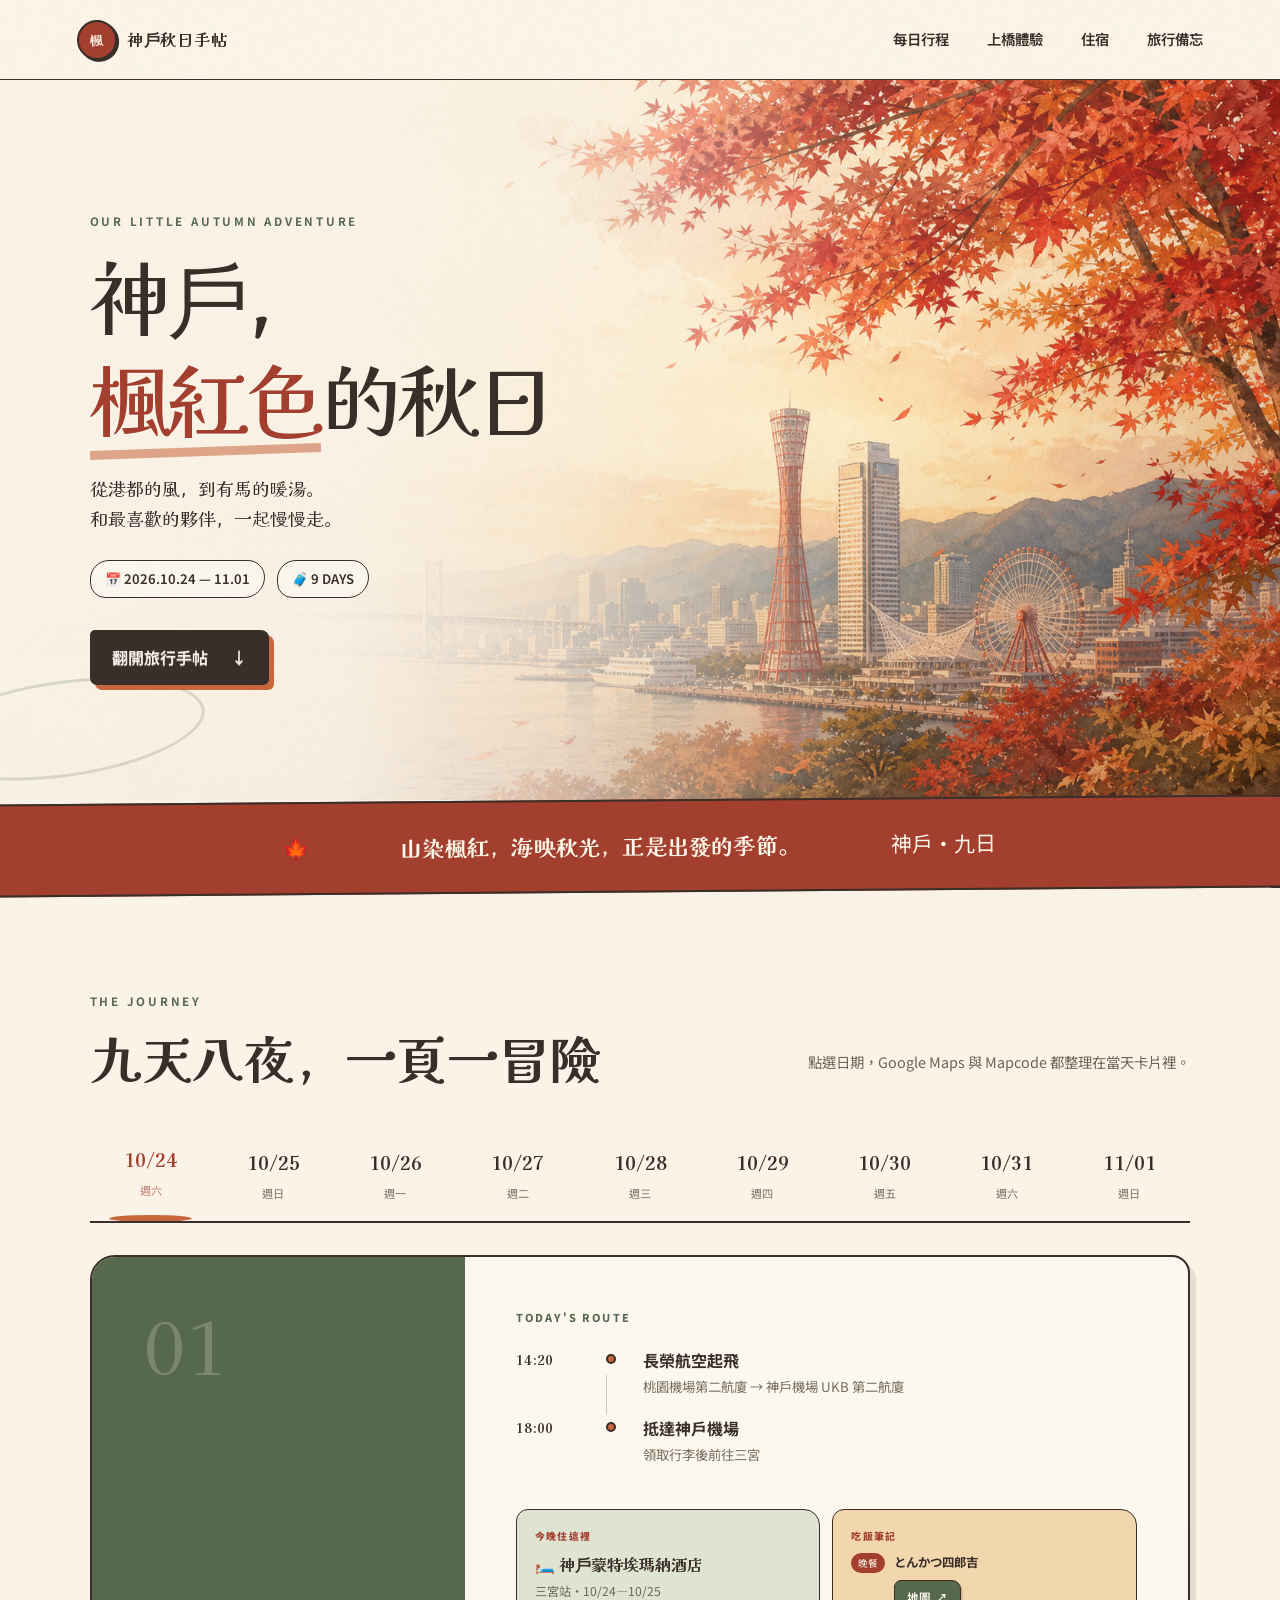
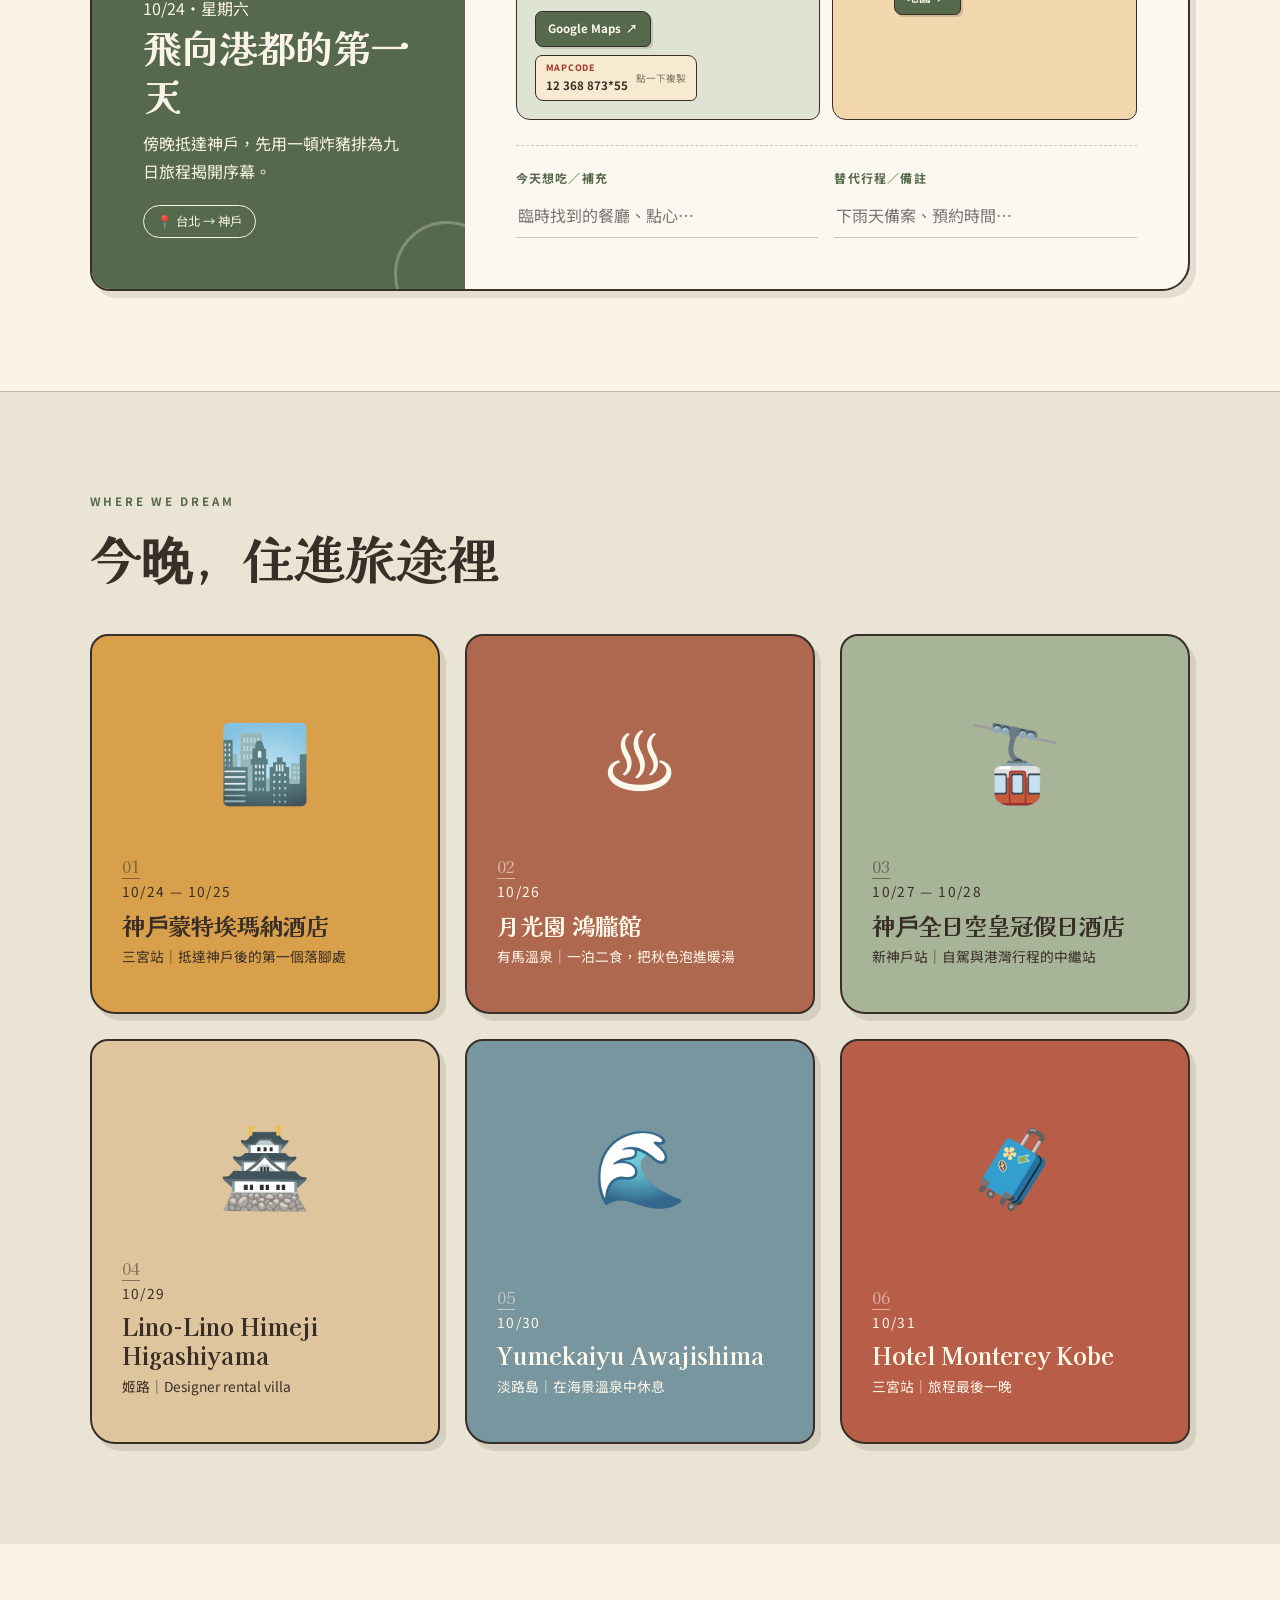
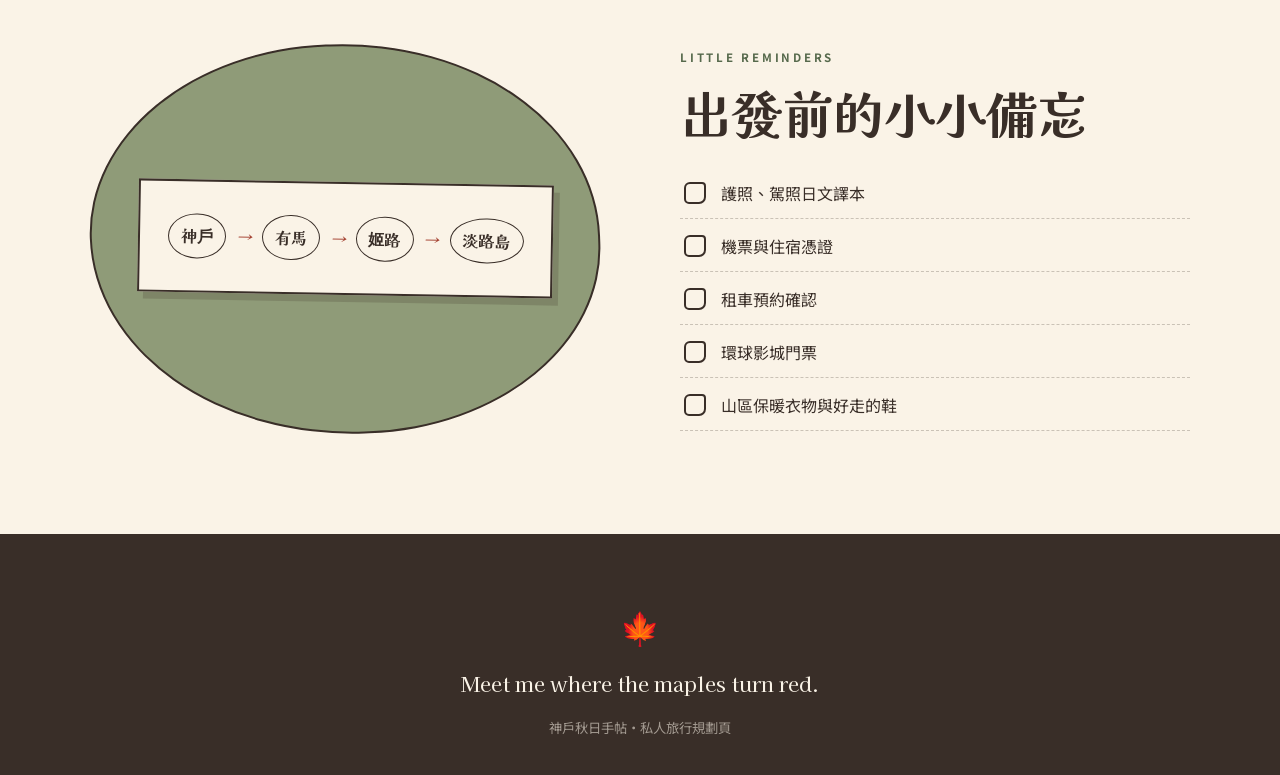
==== commit 701e237e: "1.更新行程" ====
--- a/index.html
+++ b/index.html
@@ -149,7 +149,7 @@
           <p class="eyebrow">THE JOURNEY</p>
           <h2>九天八夜，一頁一冒險</h2>
         </div>
-        <p>點選日期，看看今天要去哪裡。</p>
+        <p>點選日期，Google Maps 與 Mapcode 都整理在當天卡片裡。</p>
       </div>
 
       <div class="date-tabs" role="tablist" aria-label="選擇日期"></div>
@@ -166,15 +166,27 @@
       <div class="stay-grid">
         <article class="stay-card stay-kobe">
           <div class="stay-doodle">🏙️</div>
-          <div><span class="stay-number">01</span><p class="stay-dates">10/24 — 10/26</p><h3>Hotel Monterey Kobe</h3><p>三宮站｜神戶市區散步的舒適起點</p></div>
+          <div><span class="stay-number">01</span><p class="stay-dates">10/24 — 10/25</p><h3>神戶蒙特埃瑪納酒店</h3><p>三宮站｜抵達神戶後的第一個落腳處</p></div>
         </article>
         <article class="stay-card stay-arima">
           <div class="stay-doodle">♨️</div>
-          <div><span class="stay-number">02</span><p class="stay-dates">有馬之夜</p><h3>月光園 鴻朧館</h3><p>有馬溫泉｜把山裡的秋色泡進暖湯</p></div>
+          <div><span class="stay-number">02</span><p class="stay-dates">10/26</p><h3>月光園 鴻朧館</h3><p>有馬溫泉｜一泊二食，把秋色泡進暖湯</p></div>
+        </article>
+        <article class="stay-card stay-ana">
+          <div class="stay-doodle">🚡</div>
+          <div><span class="stay-number">03</span><p class="stay-dates">10/27 — 10/28</p><h3>神戶全日空皇冠假日酒店</h3><p>新神戶站｜自駕與港灣行程的中繼站</p></div>
+        </article>
+        <article class="stay-card stay-himeji">
+          <div class="stay-doodle">🏯</div>
+          <div><span class="stay-number">04</span><p class="stay-dates">10/29</p><h3>Lino-Lino Himeji Higashiyama</h3><p>姬路｜Designer rental villa</p></div>
         </article>
         <article class="stay-card stay-awaji">
           <div class="stay-doodle">🌊</div>
-          <div><span class="stay-number">03</span><p class="stay-dates">淡路島</p><h3>淡路島酒店</h3><p>海島留宿｜在瀨戶內海的晚風中休息</p></div>
+          <div><span class="stay-number">05</span><p class="stay-dates">10/30</p><h3>Yumekaiyu Awajishima</h3><p>淡路島｜在海景溫泉中休息</p></div>
+        </article>
+        <article class="stay-card stay-monterey">
+          <div class="stay-doodle">🧳</div>
+          <div><span class="stay-number">06</span><p class="stay-dates">10/31</p><h3>Hotel Monterey Kobe</h3><p>三宮站｜旅程最後一晚</p></div>
         </article>
       </div>
     </section>
--- a/styles.css
+++ b/styles.css
@@ -101,14 +101,42 @@
 .day-summary h3 { font-size: clamp(1.8rem, 3vw, 2.7rem); margin-bottom: 12px; }
 .day-summary p { margin: 0; }
 .region-tag { display: inline-block; align-self: flex-start; padding: 5px 13px; border: 1px solid currentColor; border-radius: 20px; font-size: .78rem; margin-top: 20px; }
-.day-detail { padding: clamp(28px, 4vw, 55px); }
+.day-detail { min-width: 0; padding: clamp(28px, 4vw, 55px); }
+.detail-kicker { margin: 0 0 20px; color: var(--green); font-size: .68rem; font-weight: 800; letter-spacing: .2em; }
 .timeline { margin: 0; padding: 0; list-style: none; }
-.timeline li { display: grid; grid-template-columns: 78px 25px 1fr; gap: 12px; min-height: 57px; position: relative; }
+.timeline li { display: grid; grid-template-columns: 78px 25px minmax(0, 1fr); gap: 12px; min-height: 68px; padding-bottom: 16px; position: relative; }
 .timeline li:not(:last-child)::after { content: ""; position: absolute; width: 1.5px; background: var(--line); left: 90px; top: 28px; bottom: 0; }
 .timeline time { font-family: "Kaisei Decol", serif; font-weight: 700; font-size: .82rem; padding-top: 2px; }
 .timeline i { width: 10px; height: 10px; border: 2px solid var(--ink); border-radius: 50%; margin-top: 7px; background: var(--honey); z-index: 1; }
-.timeline span { font-weight: 600; }
-.timeline small { display: block; font-weight: 400; color: #786d5c; }
+.event-content > strong { display: block; font-weight: 700; }
+.event-content > small { display: block; margin-top: 2px; font-weight: 400; color: #786d5c; }
+.action-row { display: flex; flex-wrap: wrap; align-items: stretch; gap: 8px; margin-top: 10px; }
+.nav-link { min-height: 35px; padding: 7px 12px; display: inline-flex; align-items: center; justify-content: center; gap: 5px; color: #fffaf0; background: var(--green); border: 1.5px solid var(--ink); border-radius: 7px 9px 6px 8px; box-shadow: 2px 2px 0 rgba(57,46,40,.16); text-decoration: none; font-size: .72rem; font-weight: 700; transition: transform .18s, box-shadow .18s; }
+.nav-link:hover { transform: translateY(-2px); box-shadow: 3px 4px 0 rgba(57,46,40,.18); }
+.mapcode-button { min-height: 35px; padding: 5px 10px; display: grid; grid-template-columns: auto auto; align-items: center; gap: 0 8px; color: var(--ink); background: #f8ead0; border: 1.5px solid var(--ink); border-radius: 7px 9px 6px 8px; cursor: pointer; text-align: left; transition: background .18s, transform .18s; }
+.mapcode-button > span { grid-column: 1; font-size: .55rem; font-weight: 800; letter-spacing: .08em; color: var(--red); }
+.mapcode-button > b { grid-column: 1; font-size: .72rem; white-space: nowrap; }
+.mapcode-button > small { grid-column: 2; grid-row: 1 / span 2; font-size: .6rem; color: #7b6e5d; }
+.mapcode-button:hover, .mapcode-button.copied { background: #dce3cd; transform: translateY(-1px); }
+.parking-list { margin-top: 13px; padding: 12px 14px; background: rgba(86,105,76,.08); border-left: 3px solid var(--sage); border-radius: 0 8px 8px 0; }
+.parking-label { margin: 0 0 8px; color: var(--green); font-size: .66rem; font-weight: 800; letter-spacing: .09em; }
+.parking-item + .parking-item { margin-top: 11px; padding-top: 11px; border-top: 1px dashed var(--line); }
+.parking-item > strong { display: block; font-size: .76rem; line-height: 1.45; }
+.parking-item .action-row { margin-top: 6px; }
+.trip-info-grid { margin-top: 26px; display: grid; grid-template-columns: repeat(2, minmax(0, 1fr)); gap: 12px; }
+.trip-info-card { min-width: 0; padding: 18px; border: 1.5px solid var(--ink); border-radius: 12px 16px 10px 14px; }
+.stay-info { background: #dfe4d2; }
+.meal-info { background: #f1d6ae; }
+.info-label { margin: 0 0 8px; color: var(--red); font-size: .62rem; font-weight: 800; letter-spacing: .13em; }
+.trip-info-card h4 { margin: 0; font: 700 1rem "Kaisei Decol", serif; line-height: 1.45; }
+.trip-info-card > p:not(.info-label) { margin: 5px 0 0; color: #6f6559; font-size: .76rem; }
+.trip-info-card .parking-list { margin-inline: -4px; }
+.meal-list { display: grid; gap: 12px; }
+.meal-item { display: grid; grid-template-columns: auto 1fr; gap: 2px 9px; align-items: center; }
+.meal-item + .meal-item { padding-top: 10px; border-top: 1px dashed var(--line); }
+.meal-item > span { padding: 2px 7px; color: #fff9ed; background: var(--red); border-radius: 20px; font-size: .6rem; }
+.meal-item > strong { font-size: .78rem; line-height: 1.5; }
+.meal-item .nav-link { grid-column: 2; justify-self: start; margin-top: 5px; }
 .day-tools { display: grid; grid-template-columns: 1fr 1fr; gap: 16px; margin-top: 25px; padding-top: 22px; border-top: 1px dashed var(--line); }
 .bridge-day-link { margin-top: 22px; padding: 15px 18px; display: grid; grid-template-columns: auto 1fr auto; gap: 14px; align-items: center; color: #fff8e9; background: var(--red); border: 1.5px solid var(--ink); border-radius: 8px 12px 7px 10px; text-decoration: none; box-shadow: 3px 4px 0 rgba(57,46,40,.18); transition: transform .2s; }
 .bridge-day-link:hover { transform: translateY(-2px); }.bridge-day-link span { font-size: .65rem; letter-spacing: .14em; opacity: .72; }.bridge-day-link strong { font-size: .9rem; }.bridge-day-link b { font-size: 1.25rem; }
@@ -119,7 +147,7 @@
 .stay-grid { display: grid; grid-template-columns: repeat(3, 1fr); gap: 25px; }
 .stay-card { min-height: 380px; padding: 30px; border: 2px solid var(--ink); border-radius: 18px 23px 17px 25px; display: flex; flex-direction: column; justify-content: space-between; box-shadow: var(--shadow); transition: transform .25s; }
 .stay-card:hover { transform: translateY(-7px) rotate(-.3deg); }
-.stay-kobe { background: #d8a04a; }.stay-arima { background: #ad684f; color: #fff8e9; }.stay-awaji { background: #7896a0; color: #fff8e9; }
+.stay-kobe { background: #d8a04a; }.stay-arima { background: #ad684f; color: #fff8e9; }.stay-ana { background: #a8b497; }.stay-himeji { background: #dfc59d; }.stay-awaji { background: #7896a0; color: #fff8e9; }.stay-monterey { background: #b85d48; color: #fff8e9; }
 .stay-doodle { font-size: 4.7rem; text-align: center; padding: 28px; filter: grayscale(.35); }
 .stay-number { font-family: "Kaisei Decol", serif; opacity: .55; border-bottom: 1px solid currentColor; }
 .stay-dates { font-size: .74rem; letter-spacing: .1em; margin-bottom: 7px; }
@@ -145,7 +173,7 @@
 }
 @media (max-width: 640px) {
   .site-header { height: 67px; }.site-header nav { position: absolute; top: 66px; left: 0; right: 0; background: var(--paper); padding: 24px; flex-direction: column; gap: 18px; border-bottom: 2px solid var(--ink); display: none; }.site-header nav.open { display: flex; }.menu-button { display: block; }
-  .hero { padding-top: 45px; min-height: auto; gap: 10px; }.hero-rendered { min-height: 720px; padding-bottom: 170px; background-position: 68% center; }.hero-art { min-height: 365px; } h1 { font-size: 3.4rem; }.note-one { right: 2%; }.quote-strip { gap: 2px; flex-direction: column; text-align: center; padding: 14px 20px; }.quote-strip .bee { font-size: .78rem; }.quote-strip .bee:first-child { display: none; }.section { padding: 75px 20px; }.section-heading { align-items: start; flex-direction: column; }.section-heading > p { margin: -18px 0 0; }.date-tabs { margin-right: -20px; }.day-tools { grid-template-columns: 1fr; }.stay-card { display: flex; min-height: 310px; }.stay-doodle { padding: 8px; }.notes-illustration { min-height: 300px; }.timeline li { grid-template-columns: 60px 20px 1fr; }.timeline li:not(:last-child)::after { left: 70px; }
+  .hero { padding-top: 45px; min-height: auto; gap: 10px; }.hero-rendered { min-height: 720px; padding-bottom: 170px; background-position: 68% center; }.hero-art { min-height: 365px; } h1 { font-size: 3.4rem; }.note-one { right: 2%; }.quote-strip { gap: 2px; flex-direction: column; text-align: center; padding: 14px 20px; }.quote-strip .bee { font-size: .78rem; }.quote-strip .bee:first-child { display: none; }.section { padding: 75px 20px; }.section-heading { align-items: start; flex-direction: column; }.section-heading > p { margin: -18px 0 0; }.date-tabs { margin-right: -20px; }.trip-info-grid, .day-tools { grid-template-columns: 1fr; }.stay-card { display: flex; min-height: 310px; }.stay-doodle { padding: 8px; }.notes-illustration { min-height: 300px; }.timeline li { grid-template-columns: 60px 20px minmax(0, 1fr); }.timeline li:not(:last-child)::after { left: 70px; }.mapcode-button { max-width: 100%; }
 }
 @media (prefers-reduced-motion: reduce) { *, *::before, *::after { animation: none !important; scroll-behavior: auto !important; } }
 
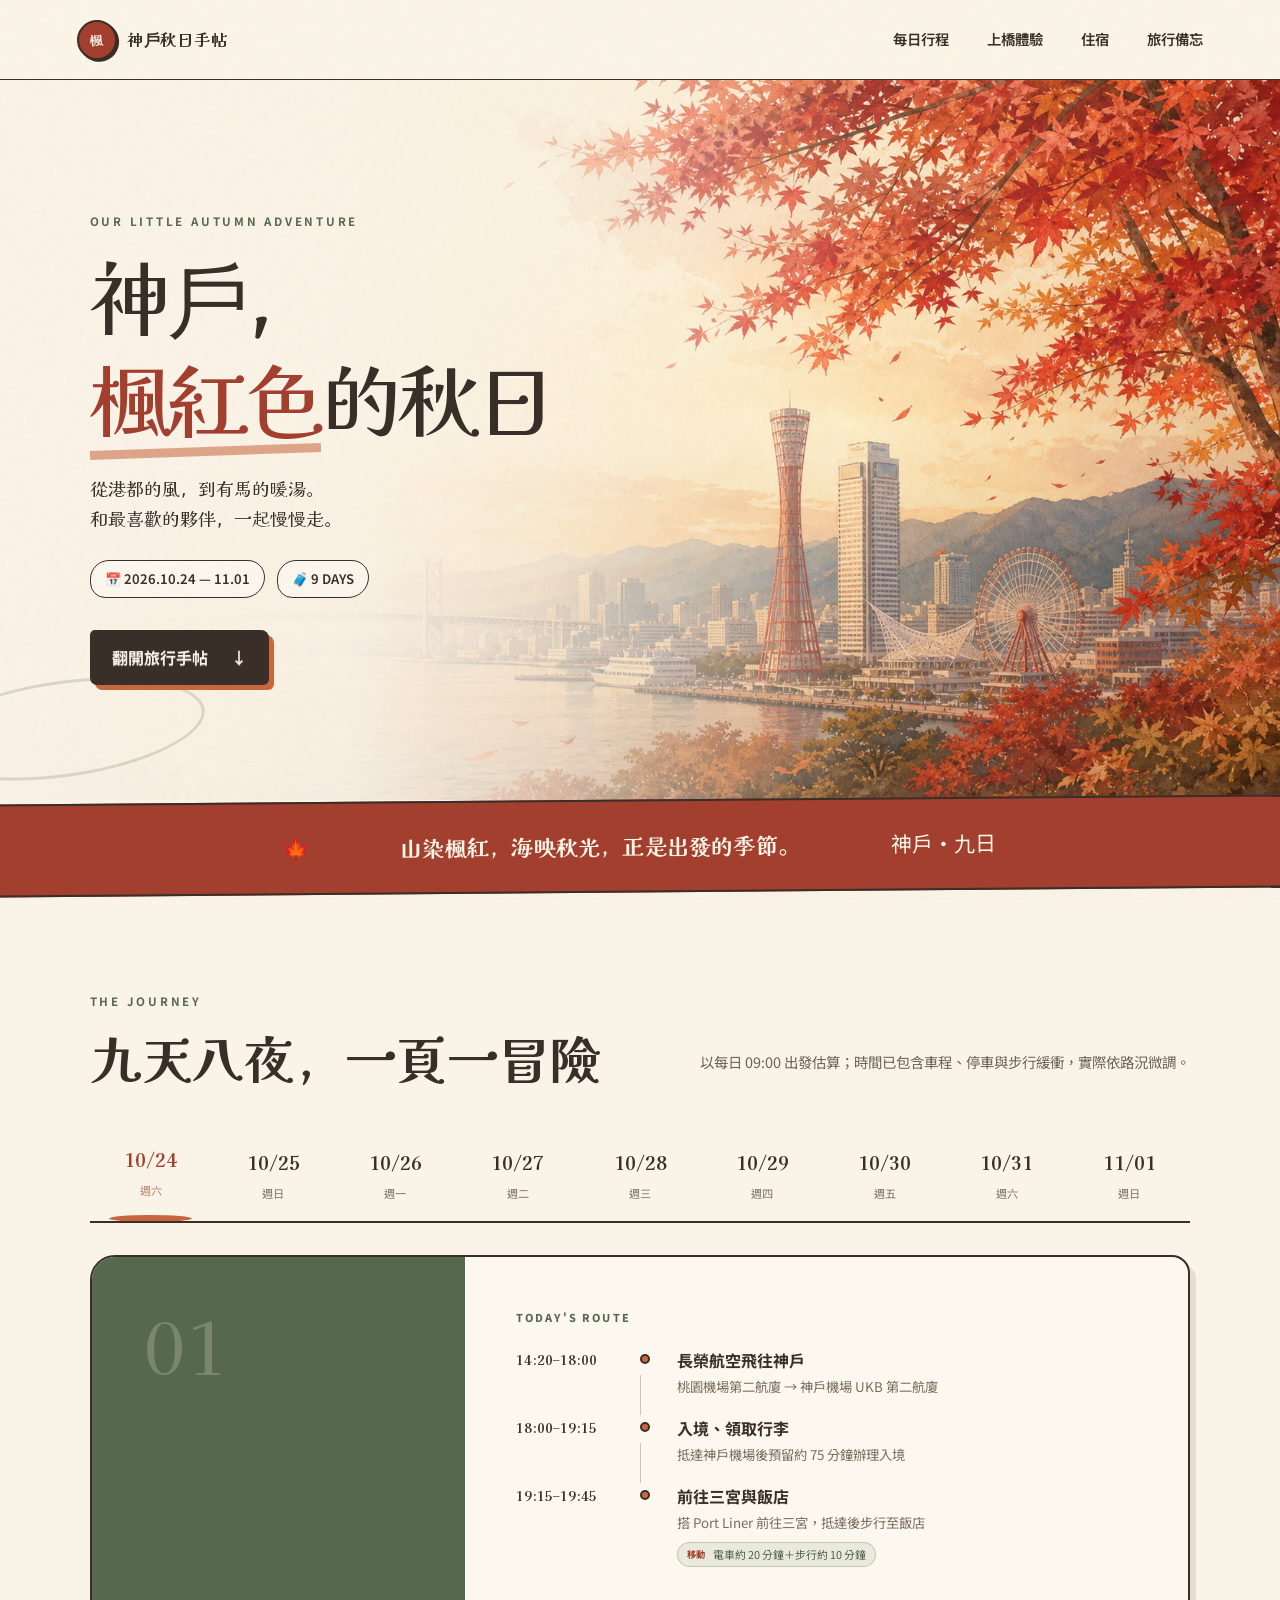
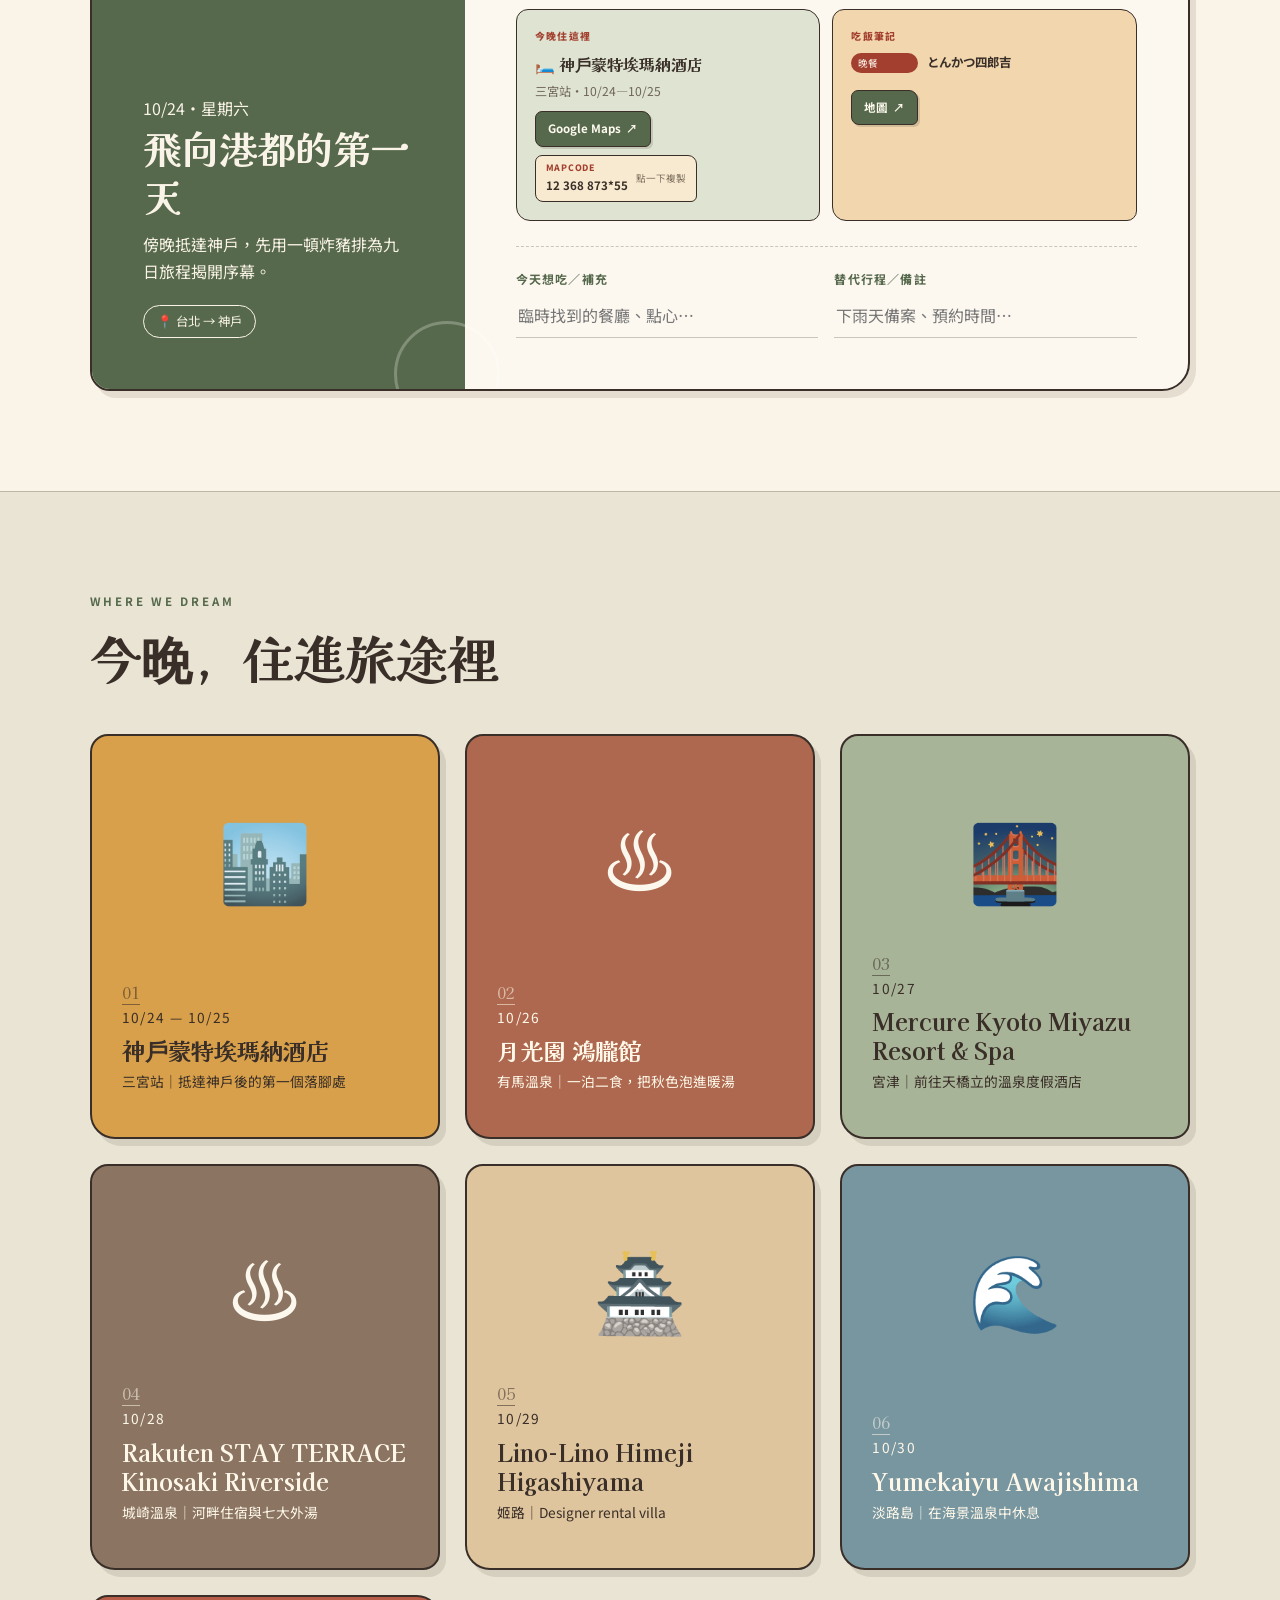
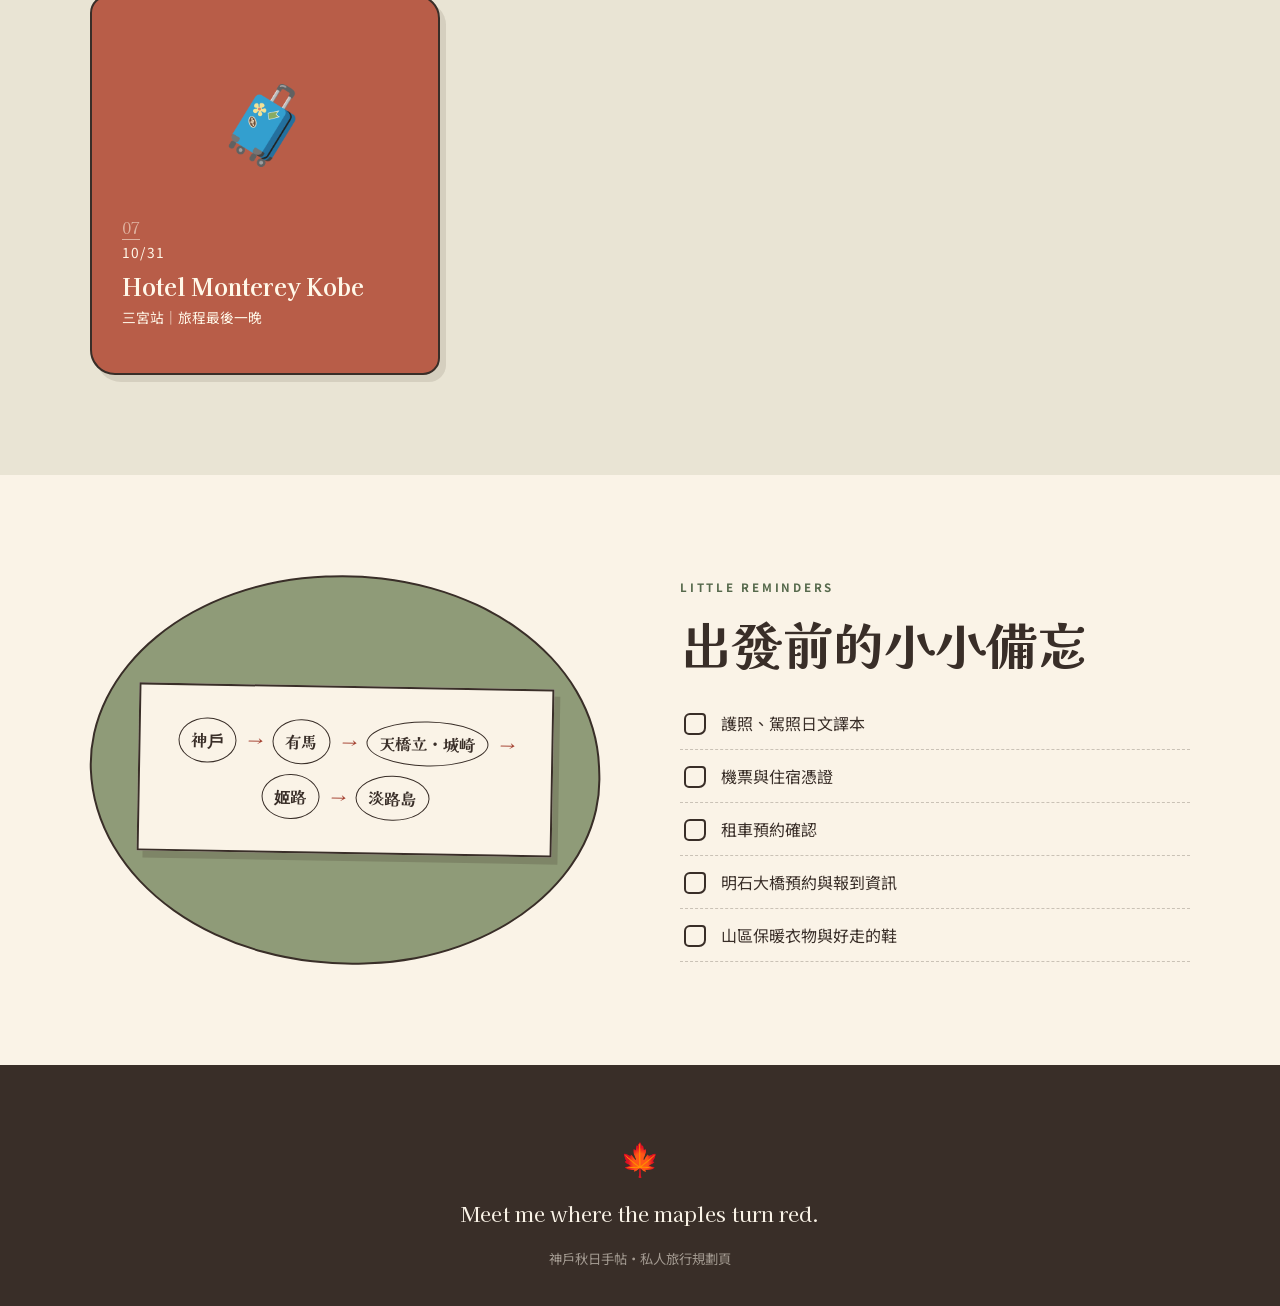
==== commit a68a4ca1: "1.更新行程 2.更新時間表" ====
--- a/index.html
+++ b/index.html
@@ -149,7 +149,7 @@
           <p class="eyebrow">THE JOURNEY</p>
           <h2>九天八夜，一頁一冒險</h2>
         </div>
-        <p>點選日期，Google Maps 與 Mapcode 都整理在當天卡片裡。</p>
+        <p>以每日 09:00 出發估算；時間已包含車程、停車與步行緩衝，實際依路況微調。</p>
       </div>
 
       <div class="date-tabs" role="tablist" aria-label="選擇日期"></div>
@@ -172,28 +172,32 @@
           <div class="stay-doodle">♨️</div>
           <div><span class="stay-number">02</span><p class="stay-dates">10/26</p><h3>月光園 鴻朧館</h3><p>有馬溫泉｜一泊二食，把秋色泡進暖湯</p></div>
         </article>
-        <article class="stay-card stay-ana">
-          <div class="stay-doodle">🚡</div>
-          <div><span class="stay-number">03</span><p class="stay-dates">10/27 — 10/28</p><h3>神戶全日空皇冠假日酒店</h3><p>新神戶站｜自駕與港灣行程的中繼站</p></div>
+        <article class="stay-card stay-miyazu">
+          <div class="stay-doodle">🌉</div>
+          <div><span class="stay-number">03</span><p class="stay-dates">10/27</p><h3>Mercure Kyoto Miyazu Resort & Spa</h3><p>宮津｜前往天橋立的溫泉度假酒店</p></div>
+        </article>
+        <article class="stay-card stay-kinosaki">
+          <div class="stay-doodle">♨️</div>
+          <div><span class="stay-number">04</span><p class="stay-dates">10/28</p><h3>Rakuten STAY TERRACE Kinosaki Riverside</h3><p>城崎溫泉｜河畔住宿與七大外湯</p></div>
         </article>
         <article class="stay-card stay-himeji">
           <div class="stay-doodle">🏯</div>
-          <div><span class="stay-number">04</span><p class="stay-dates">10/29</p><h3>Lino-Lino Himeji Higashiyama</h3><p>姬路｜Designer rental villa</p></div>
+          <div><span class="stay-number">05</span><p class="stay-dates">10/29</p><h3>Lino-Lino Himeji Higashiyama</h3><p>姬路｜Designer rental villa</p></div>
         </article>
         <article class="stay-card stay-awaji">
           <div class="stay-doodle">🌊</div>
-          <div><span class="stay-number">05</span><p class="stay-dates">10/30</p><h3>Yumekaiyu Awajishima</h3><p>淡路島｜在海景溫泉中休息</p></div>
+          <div><span class="stay-number">06</span><p class="stay-dates">10/30</p><h3>Yumekaiyu Awajishima</h3><p>淡路島｜在海景溫泉中休息</p></div>
         </article>
         <article class="stay-card stay-monterey">
           <div class="stay-doodle">🧳</div>
-          <div><span class="stay-number">06</span><p class="stay-dates">10/31</p><h3>Hotel Monterey Kobe</h3><p>三宮站｜旅程最後一晚</p></div>
+          <div><span class="stay-number">07</span><p class="stay-dates">10/31</p><h3>Hotel Monterey Kobe</h3><p>三宮站｜旅程最後一晚</p></div>
         </article>
       </div>
     </section>
 
     <section class="notes section" id="notes">
       <div class="notes-illustration" aria-hidden="true">
-        <div class="map-paper"><span>神戶</span><i>→</i><span>有馬</span><i>→</i><span>姬路</span><i>→</i><span>淡路島</span></div>
+        <div class="map-paper"><span>神戶</span><i>→</i><span>有馬</span><i>→</i><span>天橋立・城崎</span><i>→</i><span>姬路</span><i>→</i><span>淡路島</span></div>
       </div>
       <div class="notes-copy">
         <p class="eyebrow">LITTLE REMINDERS</p>
@@ -202,7 +206,7 @@
           <label><input type="checkbox" data-check="passport"><span>護照、駕照日文譯本</span></label>
           <label><input type="checkbox" data-check="tickets"><span>機票與住宿憑證</span></label>
           <label><input type="checkbox" data-check="rental"><span>租車預約確認</span></label>
-          <label><input type="checkbox" data-check="usj"><span>環球影城門票</span></label>
+          <label><input type="checkbox" data-check="bridge"><span>明石大橋預約與報到資訊</span></label>
           <label><input type="checkbox" data-check="clothes"><span>山區保暖衣物與好走的鞋</span></label>
         </div>
       </div>
--- a/styles.css
+++ b/styles.css
@@ -104,12 +104,14 @@
 .day-detail { min-width: 0; padding: clamp(28px, 4vw, 55px); }
 .detail-kicker { margin: 0 0 20px; color: var(--green); font-size: .68rem; font-weight: 800; letter-spacing: .2em; }
 .timeline { margin: 0; padding: 0; list-style: none; }
-.timeline li { display: grid; grid-template-columns: 78px 25px minmax(0, 1fr); gap: 12px; min-height: 68px; padding-bottom: 16px; position: relative; }
-.timeline li:not(:last-child)::after { content: ""; position: absolute; width: 1.5px; background: var(--line); left: 90px; top: 28px; bottom: 0; }
+.timeline li { display: grid; grid-template-columns: 112px 25px minmax(0, 1fr); gap: 12px; min-height: 68px; padding-bottom: 16px; position: relative; }
+.timeline li:not(:last-child)::after { content: ""; position: absolute; width: 1.5px; background: var(--line); left: 124px; top: 28px; bottom: 0; }
 .timeline time { font-family: "Kaisei Decol", serif; font-weight: 700; font-size: .82rem; padding-top: 2px; }
 .timeline i { width: 10px; height: 10px; border: 2px solid var(--ink); border-radius: 50%; margin-top: 7px; background: var(--honey); z-index: 1; }
 .event-content > strong { display: block; font-weight: 700; }
 .event-content > small { display: block; margin-top: 2px; font-weight: 400; color: #786d5c; }
+.transfer-chip { display: inline-flex; align-items: center; gap: 7px; margin-top: 7px; padding: 4px 9px; color: #4e6047; background: rgba(139,155,118,.16); border: 1px solid rgba(86,105,76,.28); border-radius: 999px; font-size: .68rem; line-height: 1.4; }
+.transfer-chip b { color: var(--red); font-size: .58rem; letter-spacing: .08em; }
 .action-row { display: flex; flex-wrap: wrap; align-items: stretch; gap: 8px; margin-top: 10px; }
 .nav-link { min-height: 35px; padding: 7px 12px; display: inline-flex; align-items: center; justify-content: center; gap: 5px; color: #fffaf0; background: var(--green); border: 1.5px solid var(--ink); border-radius: 7px 9px 6px 8px; box-shadow: 2px 2px 0 rgba(57,46,40,.16); text-decoration: none; font-size: .72rem; font-weight: 700; transition: transform .18s, box-shadow .18s; }
 .nav-link:hover { transform: translateY(-2px); box-shadow: 3px 4px 0 rgba(57,46,40,.18); }
@@ -147,7 +149,7 @@
 .stay-grid { display: grid; grid-template-columns: repeat(3, 1fr); gap: 25px; }
 .stay-card { min-height: 380px; padding: 30px; border: 2px solid var(--ink); border-radius: 18px 23px 17px 25px; display: flex; flex-direction: column; justify-content: space-between; box-shadow: var(--shadow); transition: transform .25s; }
 .stay-card:hover { transform: translateY(-7px) rotate(-.3deg); }
-.stay-kobe { background: #d8a04a; }.stay-arima { background: #ad684f; color: #fff8e9; }.stay-ana { background: #a8b497; }.stay-himeji { background: #dfc59d; }.stay-awaji { background: #7896a0; color: #fff8e9; }.stay-monterey { background: #b85d48; color: #fff8e9; }
+.stay-kobe { background: #d8a04a; }.stay-arima { background: #ad684f; color: #fff8e9; }.stay-miyazu { background: #a8b497; }.stay-kinosaki { background: #8b7562; color: #fff8e9; }.stay-himeji { background: #dfc59d; }.stay-awaji { background: #7896a0; color: #fff8e9; }.stay-monterey { background: #b85d48; color: #fff8e9; }
 .stay-doodle { font-size: 4.7rem; text-align: center; padding: 28px; filter: grayscale(.35); }
 .stay-number { font-family: "Kaisei Decol", serif; opacity: .55; border-bottom: 1px solid currentColor; }
 .stay-dates { font-size: .74rem; letter-spacing: .1em; margin-bottom: 7px; }
@@ -173,7 +175,7 @@
 }
 @media (max-width: 640px) {
   .site-header { height: 67px; }.site-header nav { position: absolute; top: 66px; left: 0; right: 0; background: var(--paper); padding: 24px; flex-direction: column; gap: 18px; border-bottom: 2px solid var(--ink); display: none; }.site-header nav.open { display: flex; }.menu-button { display: block; }
-  .hero { padding-top: 45px; min-height: auto; gap: 10px; }.hero-rendered { min-height: 720px; padding-bottom: 170px; background-position: 68% center; }.hero-art { min-height: 365px; } h1 { font-size: 3.4rem; }.note-one { right: 2%; }.quote-strip { gap: 2px; flex-direction: column; text-align: center; padding: 14px 20px; }.quote-strip .bee { font-size: .78rem; }.quote-strip .bee:first-child { display: none; }.section { padding: 75px 20px; }.section-heading { align-items: start; flex-direction: column; }.section-heading > p { margin: -18px 0 0; }.date-tabs { margin-right: -20px; }.trip-info-grid, .day-tools { grid-template-columns: 1fr; }.stay-card { display: flex; min-height: 310px; }.stay-doodle { padding: 8px; }.notes-illustration { min-height: 300px; }.timeline li { grid-template-columns: 60px 20px minmax(0, 1fr); }.timeline li:not(:last-child)::after { left: 70px; }.mapcode-button { max-width: 100%; }
+  .hero { padding-top: 45px; min-height: auto; gap: 10px; }.hero-rendered { min-height: 720px; padding-bottom: 170px; background-position: 68% center; }.hero-art { min-height: 365px; } h1 { font-size: 3.4rem; }.note-one { right: 2%; }.quote-strip { gap: 2px; flex-direction: column; text-align: center; padding: 14px 20px; }.quote-strip .bee { font-size: .78rem; }.quote-strip .bee:first-child { display: none; }.section { padding: 75px 20px; }.section-heading { align-items: start; flex-direction: column; }.section-heading > p { margin: -18px 0 0; }.date-tabs { margin-right: -20px; }.trip-info-grid, .day-tools { grid-template-columns: 1fr; }.stay-card { display: flex; min-height: 310px; }.stay-doodle { padding: 8px; }.notes-illustration { min-height: 300px; }.timeline li { grid-template-columns: 82px 20px minmax(0, 1fr); gap: 10px; }.timeline li:not(:last-child)::after { left: 92px; }.timeline time { font-size: .72rem; }.transfer-chip { border-radius: 8px; }.mapcode-button { max-width: 100%; }
 }
 @media (prefers-reduced-motion: reduce) { *, *::before, *::after { animation: none !important; scroll-behavior: auto !important; } }
 
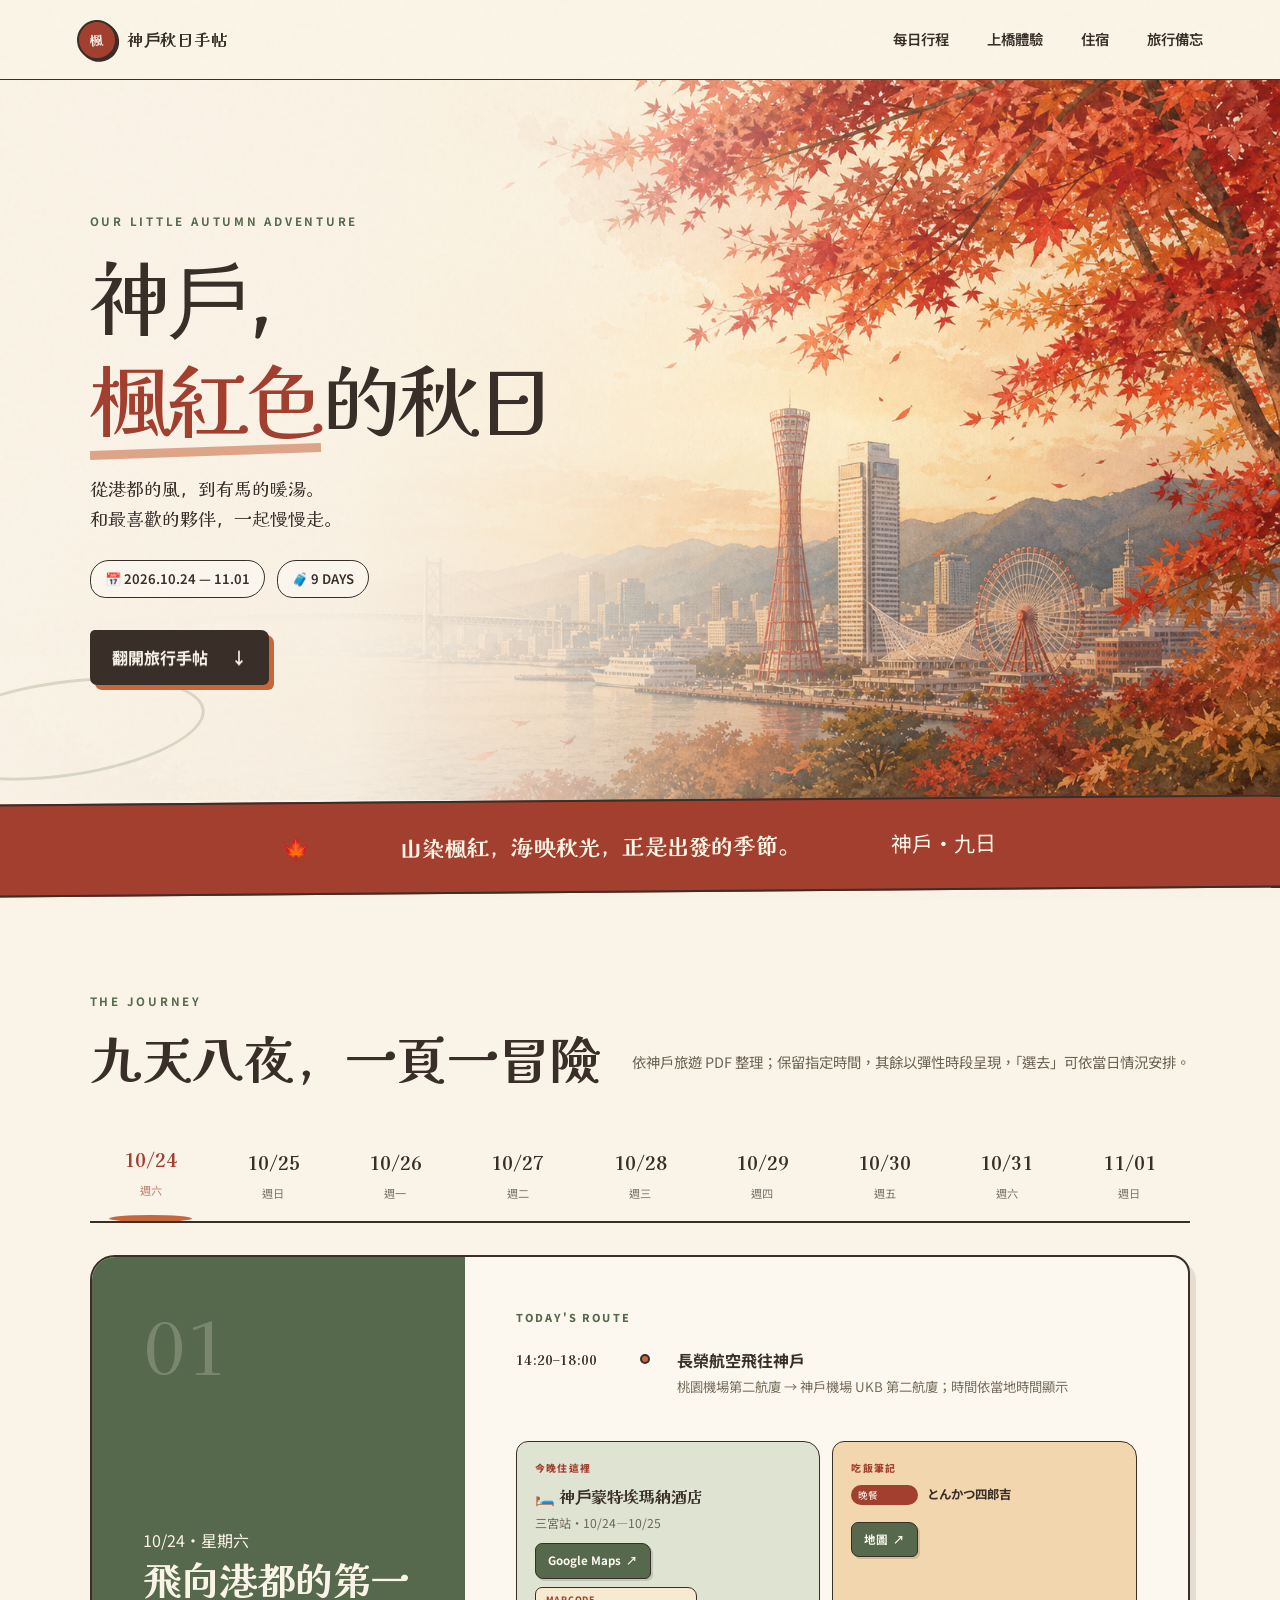
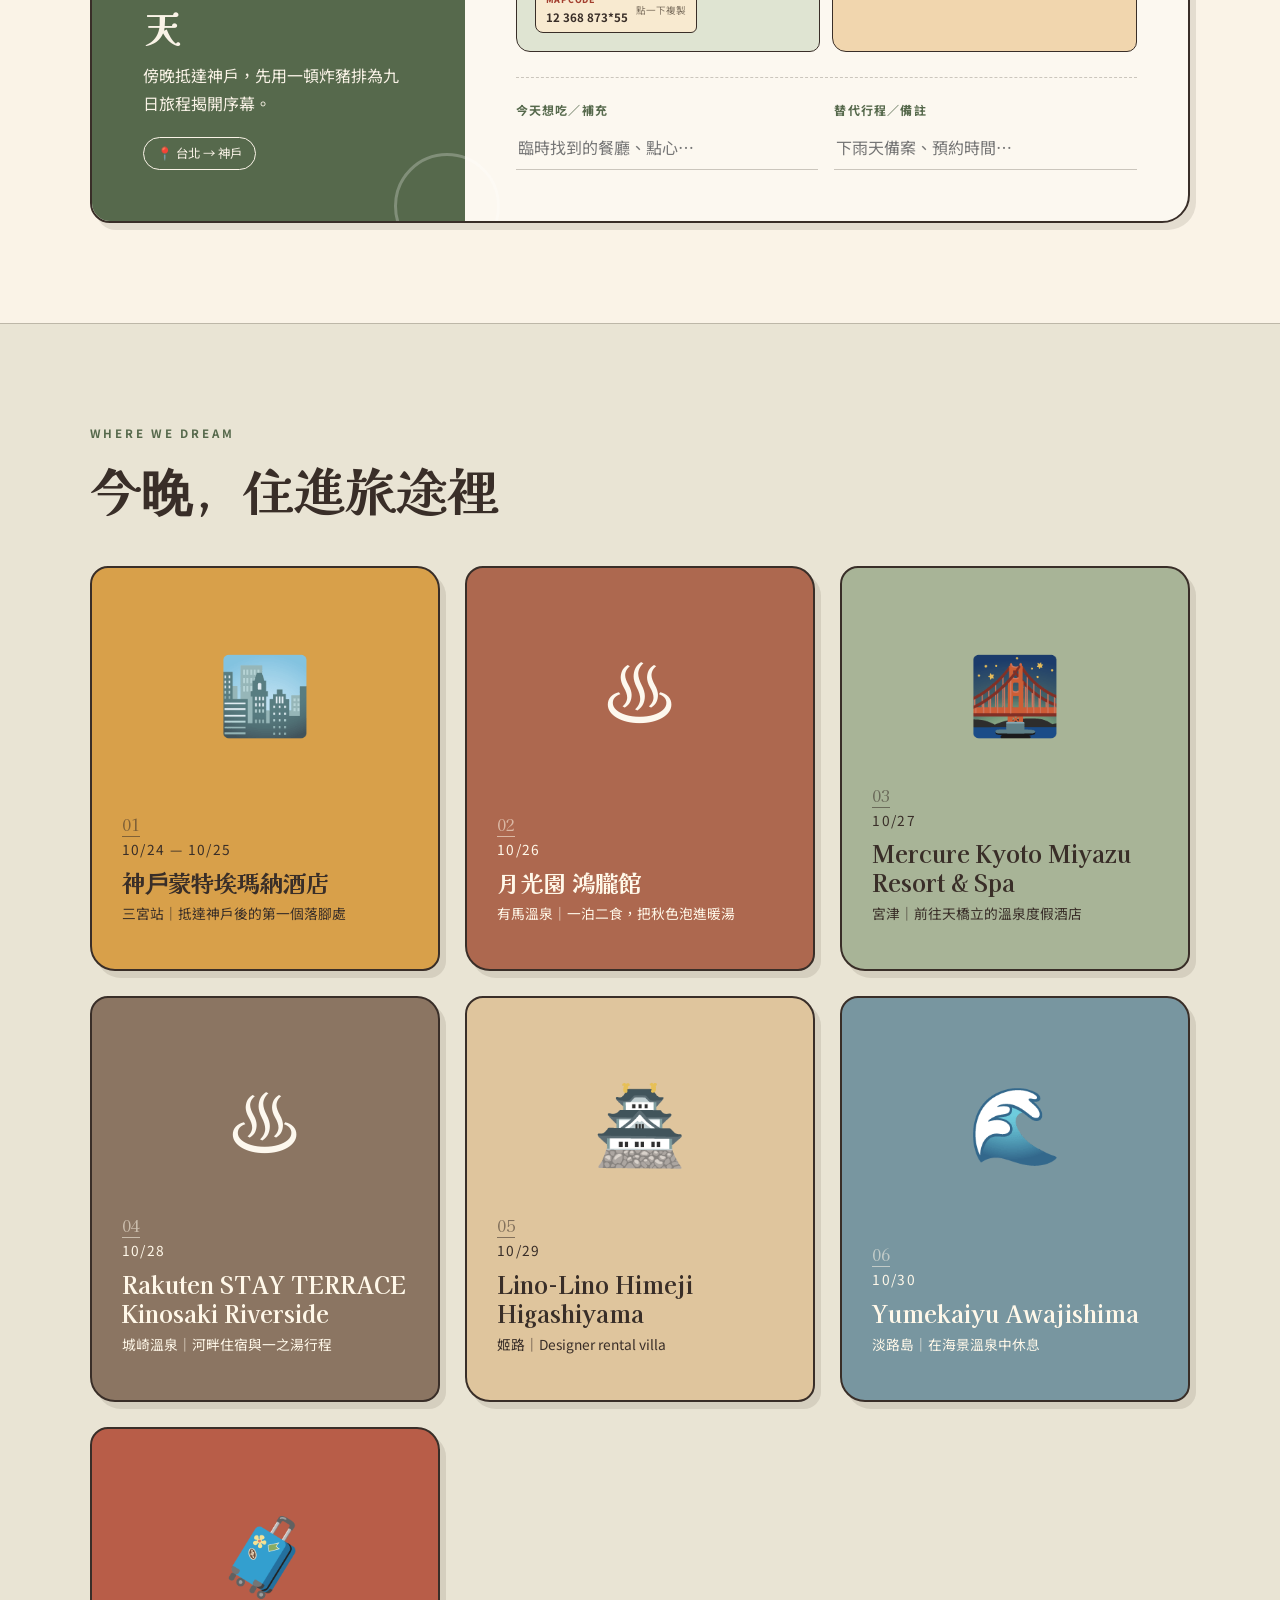
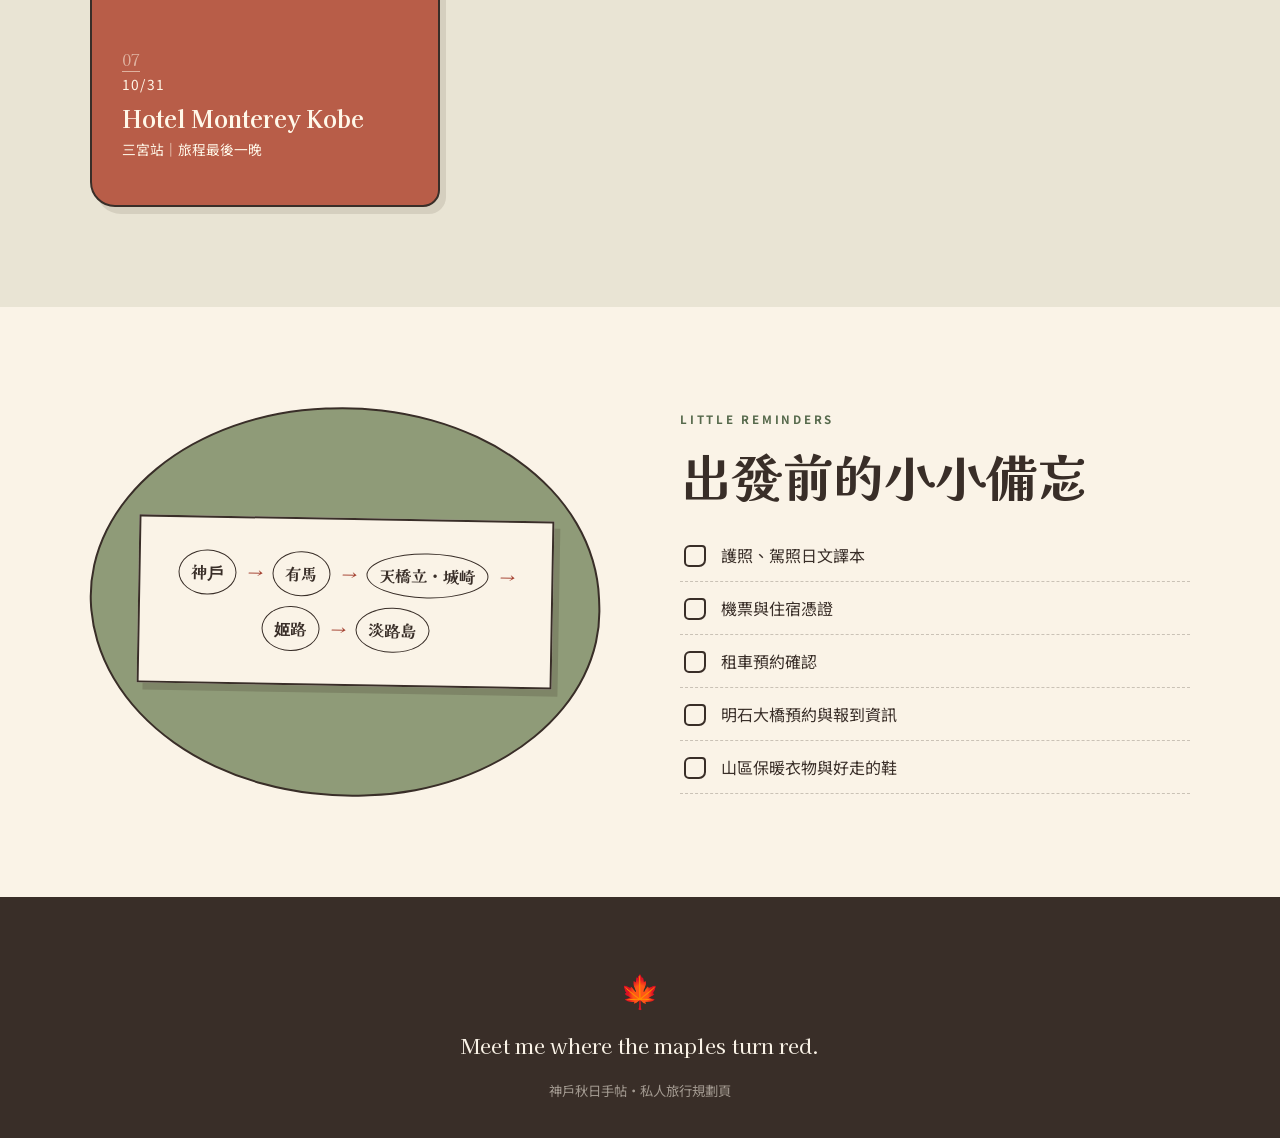
==== commit 2e4138da: "行程更新" ====
--- a/index.html
+++ b/index.html
@@ -149,7 +149,7 @@
           <p class="eyebrow">THE JOURNEY</p>
           <h2>九天八夜，一頁一冒險</h2>
         </div>
-        <p>以每日 09:00 出發估算；時間已包含車程、停車與步行緩衝，實際依路況微調。</p>
+        <p>依神戶旅遊 PDF 整理；保留指定時間，其餘以彈性時段呈現，「選去」可依當日情況安排。</p>
       </div>
 
       <div class="date-tabs" role="tablist" aria-label="選擇日期"></div>
@@ -178,7 +178,7 @@
         </article>
         <article class="stay-card stay-kinosaki">
           <div class="stay-doodle">♨️</div>
-          <div><span class="stay-number">04</span><p class="stay-dates">10/28</p><h3>Rakuten STAY TERRACE Kinosaki Riverside</h3><p>城崎溫泉｜河畔住宿與七大外湯</p></div>
+          <div><span class="stay-number">04</span><p class="stay-dates">10/28</p><h3>Rakuten STAY TERRACE Kinosaki Riverside</h3><p>城崎溫泉｜河畔住宿與一之湯行程</p></div>
         </article>
         <article class="stay-card stay-himeji">
           <div class="stay-doodle">🏯</div>
--- a/styles.css
+++ b/styles.css
@@ -112,6 +112,13 @@
 .event-content > small { display: block; margin-top: 2px; font-weight: 400; color: #786d5c; }
 .transfer-chip { display: inline-flex; align-items: center; gap: 7px; margin-top: 7px; padding: 4px 9px; color: #4e6047; background: rgba(139,155,118,.16); border: 1px solid rgba(86,105,76,.28); border-radius: 999px; font-size: .68rem; line-height: 1.4; }
 .transfer-chip b { color: var(--red); font-size: .58rem; letter-spacing: .08em; }
+.floor-map-link { max-width: 440px; margin-top: 12px; padding: 11px 14px; display: grid; grid-template-columns: 38px minmax(0, 1fr) auto; gap: 11px; align-items: center; color: var(--ink); background: linear-gradient(135deg, #f3c75b, #e8ad3e); border: 1.5px solid var(--ink); border-radius: 11px 15px 10px 14px; box-shadow: 3px 4px 0 rgba(57,46,40,.17); text-decoration: none; transition: transform .18s, box-shadow .18s; }
+.floor-map-link:hover { transform: translateY(-2px) rotate(-.2deg); box-shadow: 5px 6px 0 rgba(57,46,40,.19); }
+.floor-map-icon { width: 38px; height: 38px; display: grid; place-items: center; color: var(--paper); background: var(--red); border: 1.5px solid var(--ink); border-radius: 9px; font-size: 1.35rem; }
+.floor-map-link span:nth-child(2) { display: flex; flex-direction: column; }
+.floor-map-link small { color: #765322; font-size: .55rem; font-weight: 800; letter-spacing: .13em; }
+.floor-map-link strong { margin-top: 1px; font-size: .78rem; }
+.floor-map-link > b { font-size: 1.1rem; }
 .action-row { display: flex; flex-wrap: wrap; align-items: stretch; gap: 8px; margin-top: 10px; }
 .nav-link { min-height: 35px; padding: 7px 12px; display: inline-flex; align-items: center; justify-content: center; gap: 5px; color: #fffaf0; background: var(--green); border: 1.5px solid var(--ink); border-radius: 7px 9px 6px 8px; box-shadow: 2px 2px 0 rgba(57,46,40,.16); text-decoration: none; font-size: .72rem; font-weight: 700; transition: transform .18s, box-shadow .18s; }
 .nav-link:hover { transform: translateY(-2px); box-shadow: 3px 4px 0 rgba(57,46,40,.18); }
